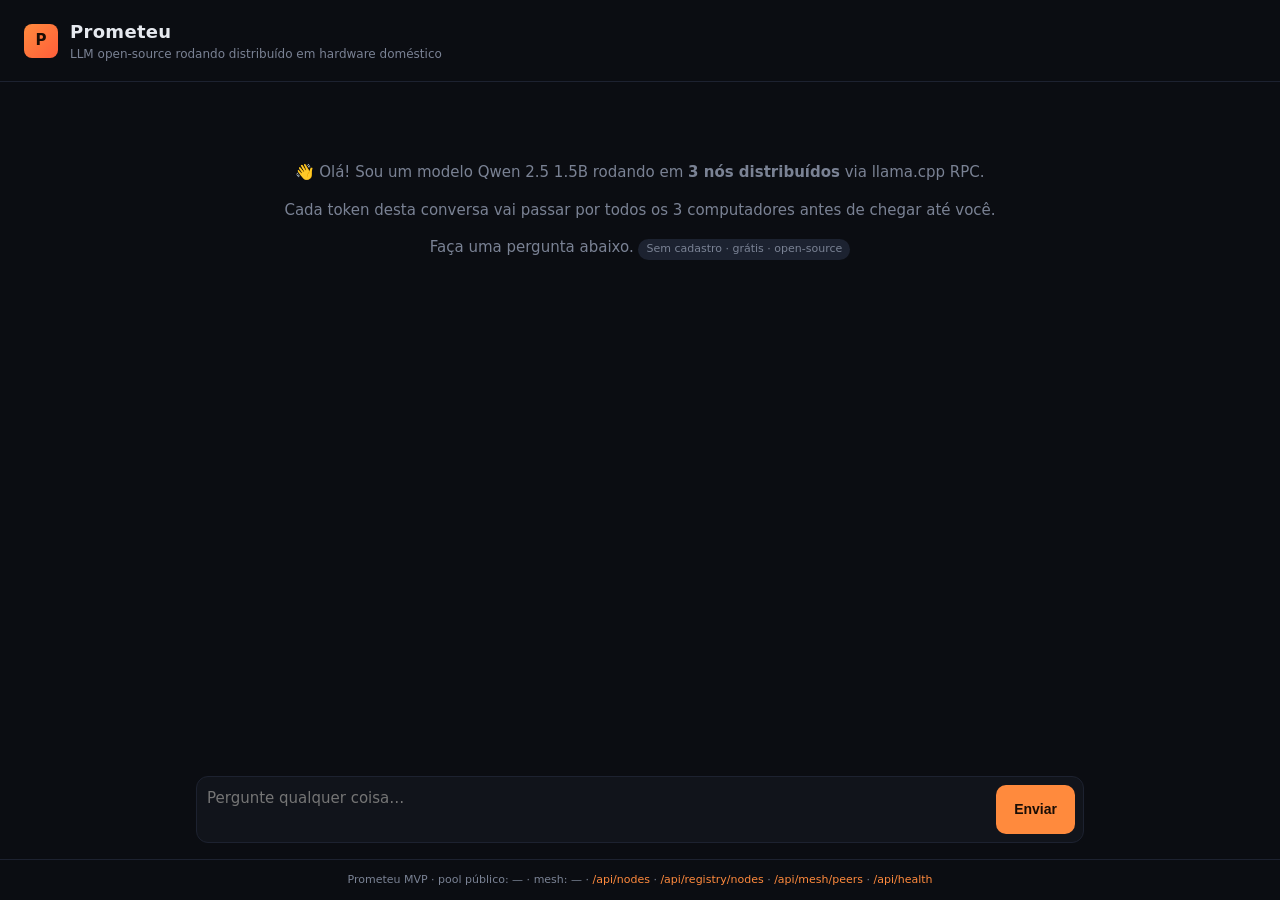
==== web/index.html @ 34e5589a "feat(gateway): real token counter from /v1 proxy hook Adds a public, real-time metric for tokens ser" ====
<!doctype html>
<html lang="pt-BR">
<head>
<meta charset="utf-8" />
<meta name="viewport" content="width=device-width,initial-scale=1" />
<title>Prometeu — LLM Distribuído</title>
<style>
  :root {
    --bg: #0b0d12;
    --panel: #11141b;
    --line: #1d2230;
    --text: #e6e9ef;
    --mute: #7a8294;
    --accent: #ff8a3d;
    --ok: #4ade80;
    --bad: #ef4444;
  }
  * { box-sizing: border-box; }
  body {
    margin: 0; background: var(--bg); color: var(--text);
    font: 15px/1.5 -apple-system, BlinkMacSystemFont, "Segoe UI", system-ui, sans-serif;
    min-height: 100vh; display: flex; flex-direction: column;
  }
  header {
    padding: 18px 24px; border-bottom: 1px solid var(--line);
    display: flex; align-items: center; justify-content: space-between; gap: 16px;
  }
  .brand { display: flex; align-items: center; gap: 12px; }
  .logo {
    width: 34px; height: 34px; border-radius: 8px;
    background: linear-gradient(135deg, var(--accent), #ff5e3a);
    display: grid; place-items: center; font-weight: 800; color: #1a0d05;
  }
  h1 { margin: 0; font-size: 18px; letter-spacing: .3px; }
  .sub { color: var(--mute); font-size: 12px; }
  .nodes { display: flex; gap: 8px; flex-wrap: wrap; justify-content: flex-end; max-width: 760px; }
  .node {
    padding: 7px 10px; border: 1px solid var(--line); border-radius: 10px;
    font-size: 11px; background: var(--panel); min-width: 170px;
  }
  .nodeTop { display: flex; align-items: center; gap: 7px; font-weight: 700; margin-bottom: 4px; }
  .nodeStats { color: var(--mute); display: grid; grid-template-columns: 1fr 1fr; gap: 2px 8px; }
  .dot { width: 8px; height: 8px; border-radius: 50%; background: var(--bad); flex: 0 0 auto; }
  .node.ok .dot { background: var(--ok); box-shadow: 0 0 8px var(--ok); }
  .node.active { border-color: var(--accent); box-shadow: 0 0 12px rgba(255,138,61,.15); }
  .pulse { color: var(--accent); font-weight: 800; margin-left: auto; }
  main { flex: 1; display: flex; flex-direction: column; max-width: 920px; width: 100%; margin: 0 auto; padding: 16px; gap: 12px; }
  #chat { flex: 1; overflow-y: auto; display: flex; flex-direction: column; gap: 14px; padding: 8px 4px 24px; }
  .msg { padding: 12px 14px; border-radius: 12px; max-width: 88%; white-space: pre-wrap; word-wrap: break-word; }
  .msg.user { background: #1c2230; align-self: flex-end; }
  .msg.bot { background: var(--panel); border: 1px solid var(--line); align-self: flex-start; }
  .msg.bot .meta { font-size: 11px; color: var(--mute); margin-top: 8px; }
  .composer { display: flex; gap: 8px; border: 1px solid var(--line); border-radius: 12px; padding: 8px; background: var(--panel); }
  textarea {
    flex: 1; border: 0; outline: 0; background: transparent; color: var(--text);
    resize: none; font: inherit; min-height: 44px; max-height: 200px;
  }
  button {
    border: 0; border-radius: 10px; padding: 0 18px; background: var(--accent); color: #1a0d05;
    font-weight: 700; cursor: pointer; font-size: 14px;
  }
  button:disabled { opacity: .5; cursor: not-allowed; }
  footer { text-align: center; color: var(--mute); font-size: 11px; padding: 12px; border-top: 1px solid var(--line); }
  a { color: var(--accent); text-decoration: none; }
  .empty { color: var(--mute); text-align: center; padding: 40px 16px; }
  .badge { display: inline-block; padding: 2px 8px; background: #1c2230; border-radius: 999px; font-size: 11px; color: var(--mute); }
</style>
</head>
<body>
<header>
  <div class="brand">
    <div class="logo">P</div>
    <div>
      <h1>Prometeu</h1>
      <div class="sub">LLM open-source rodando distribuído em hardware doméstico</div>
    </div>
  </div>
  <div class="nodes" id="nodes"></div>
</header>

<main>
  <div id="chat">
    <div class="empty">
      <p>👋 Olá! Sou um modelo Qwen 2.5 1.5B rodando em <strong>3 nós distribuídos</strong> via llama.cpp RPC.</p>
      <p>Cada token desta conversa vai passar por todos os 3 computadores antes de chegar até você.</p>
      <p>Faça uma pergunta abaixo. <span class="badge">Sem cadastro · grátis · open-source</span></p>
    </div>
  </div>
  <form class="composer" id="form">
    <textarea id="input" placeholder="Pergunte qualquer coisa…" rows="2"></textarea>
    <button type="submit" id="send">Enviar</button>
  </form>
</main>

<footer>
  Prometeu MVP · <span id="pool">pool público: —</span> · <span id="mesh">mesh: —</span> · <a href="/api/nodes" target="_blank">/api/nodes</a> · <a href="/api/registry/nodes" target="_blank">/api/registry/nodes</a> · <a href="/api/mesh/peers" target="_blank">/api/mesh/peers</a> · <a href="/api/health" target="_blank">/api/health</a>
</footer>

<script>
const chat = document.getElementById("chat");
const form = document.getElementById("form");
const input = document.getElementById("input");
const send = document.getElementById("send");
const nodesEl = document.getElementById("nodes");
const poolEl = document.getElementById("pool");
const meshEl = document.getElementById("mesh");

let history = [
  { role: "system", content: "Você é um assistente útil rodando em um cluster distribuído de 3 computadores. Responda de forma clara e concisa em português brasileiro." }
];

function fmt(v, unit="") {
  if (v === undefined || v === null) return "—";
  if (typeof v === "number") return `${v.toFixed(v >= 10 ? 0 : 1)}${unit}`;
  return `${v}${unit}`;
}

async function refreshNodes() {
  try {
    const r = await fetch("/api/nodes", { cache: "no-store" });
    const d = await r.json();
    nodesEl.innerHTML = d.nodes.map(n => {
      const t = n.telemetry || {};
      const active = t.active_now ? "active" : "";
      const cpu = fmt(t.cpu_percent, "%");
      const ram = fmt(t.ram_percent, "%");
      const rx = fmt(t.rx_mbps, "↓");
      const tx = fmt(t.tx_mbps, "↑");
      const conns = t.tcp?.established ?? "—";
      const layers = n.layers || t.layers || "—";
      return `<div class="node ${n.alive ? "ok" : ""} ${active}" title="${n.role} · ${n.host}:${n.port}">
        <div class="nodeTop"><span class="dot"></span><span>${n.id}</span>${t.active_now ? `<span class="pulse">WORK</span>` : ""}</div>
        <div class="nodeStats">
          <span>L ${layers}</span><span>TCP ${conns}</span>
          <span>CPU ${cpu}</span><span>RAM ${ram}</span>
          <span>${rx}</span><span>${tx}</span>
        </div>
      </div>`;
    }).join("");
  } catch (e) {}
}
async function refreshPool() {
  try {
    const r = await fetch("/api/registry/nodes", { cache: "no-store" });
    const d = await r.json();
    poolEl.textContent = `pool público: ${d.online}/${d.total} nodes registrados`;
  } catch (e) {}
}
async function refreshMesh() {
  try {
    const [pr, rr] = await Promise.all([
      fetch("/api/mesh/peers?capability=rpc-worker", { cache: "no-store" }),
      fetch("/api/mesh/receipts?recent=0", { cache: "no-store" }),
    ]);
    const p = await pr.json();
    let tokTxt = "";
    if (rr.ok) {
      const rec = await rr.json();
      const tk = (rec.tokens && rec.tokens.completion) || (rec.totals && rec.totals.tokens_served) || 0;
      const sess = (rec.totals && rec.totals.sessions) || 0;
      tokTxt = ` · ${tk.toLocaleString("pt-BR")} tokens · ${sess.toLocaleString("pt-BR")} sessions`;
    }
    meshEl.textContent = `mesh: ${p.total} peers Iroh${tokTxt}`;
  } catch (e) {}
}
refreshNodes();
refreshPool();
refreshMesh();
setInterval(refreshNodes, 1000);
setInterval(refreshPool, 5000);
setInterval(refreshMesh, 5000);

function addMsg(role, text) {
  if (chat.querySelector(".empty")) chat.querySelector(".empty").remove();
  const div = document.createElement("div");
  div.className = "msg " + role;
  div.textContent = text;
  chat.appendChild(div);
  chat.scrollTop = chat.scrollHeight;
  return div;
}

async function chatStream(userText) {
  history.push({ role: "user", content: userText });
  addMsg("user", userText);
  const botDiv = addMsg("bot", "");
  botDiv.textContent = "…";

  const startedAt = performance.now();
  let firstTokenAt = null;
  let tokens = 0;

  const resp = await fetch("/v1/chat/completions", {
    method: "POST",
    headers: { "Content-Type": "application/json" },
    body: JSON.stringify({
      model: "qwen",
      messages: history,
      stream: true,
      max_tokens: 400,
      temperature: 0.7
    })
  });

  if (!resp.ok || !resp.body) {
    botDiv.textContent = "[erro] " + resp.status;
    return;
  }

  const reader = resp.body.getReader();
  const dec = new TextDecoder();
  let buf = "";
  let full = "";

  while (true) {
    const { value, done } = await reader.read();
    if (done) break;
    buf += dec.decode(value, { stream: true });
    let idx;
    while ((idx = buf.indexOf("\n")) >= 0) {
      const line = buf.slice(0, idx).trim();
      buf = buf.slice(idx + 1);
      if (!line.startsWith("data:")) continue;
      const payload = line.slice(5).trim();
      if (payload === "[DONE]") continue;
      try {
        const j = JSON.parse(payload);
        const delta = j.choices?.[0]?.delta?.content || "";
        if (delta) {
          if (firstTokenAt === null) firstTokenAt = performance.now();
          tokens++;
          full += delta;
          botDiv.textContent = full;
          chat.scrollTop = chat.scrollHeight;
        }
      } catch (e) {}
    }
  }

  history.push({ role: "assistant", content: full });
  const totalMs = performance.now() - startedAt;
  const ttft = firstTokenAt ? (firstTokenAt - startedAt) : 0;
  const genMs = firstTokenAt ? (performance.now() - firstTokenAt) : totalMs;
  const tps = tokens > 1 ? (tokens / (genMs / 1000)).toFixed(2) : "—";
  const meta = document.createElement("div");
  meta.className = "meta";
  meta.textContent = `Processado por 3 nós distribuídos · ${tps} tokens/s · 1ª token em ${(ttft/1000).toFixed(1)}s`;
  botDiv.appendChild(meta);
}

form.addEventListener("submit", async (e) => {
  e.preventDefault();
  const text = input.value.trim();
  if (!text) return;
  input.value = "";
  send.disabled = true;
  try { await chatStream(text); } finally { send.disabled = false; input.focus(); }
});

input.addEventListener("keydown", e => {
  if (e.key === "Enter" && !e.shiftKey) { e.preventDefault(); form.requestSubmit(); }
});
</script>
</body>
</html>
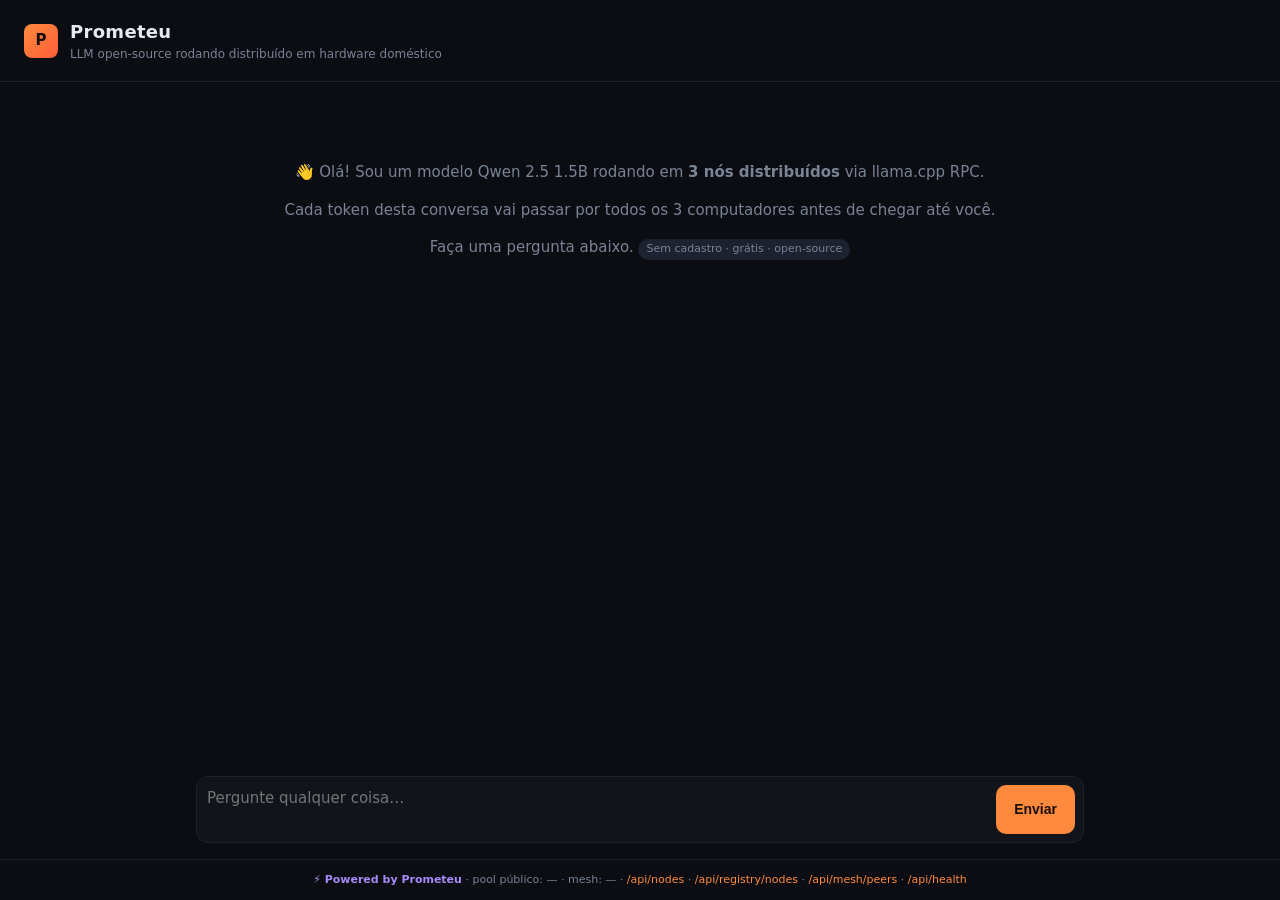
==== commit de4acb9b: "chore: relicense to Apache 2.0 + enforced attribution + README v2 Phase 0 + 1 of community-ready Pro" ====
--- a/web/index.html
+++ b/web/index.html
@@ -93,7 +93,7 @@
 </main>
 
 <footer>
-  Prometeu MVP · <span id="pool">pool público: —</span> · <span id="mesh">mesh: —</span> · <a href="/api/nodes" target="_blank">/api/nodes</a> · <a href="/api/registry/nodes" target="_blank">/api/registry/nodes</a> · <a href="/api/mesh/peers" target="_blank">/api/mesh/peers</a> · <a href="/api/health" target="_blank">/api/health</a>
+  <a href="https://github.com/maxwellmelo/prometeu" target="_blank" rel="noopener" style="color:#a78bfa;font-weight:600;text-decoration:none">⚡ Powered by Prometeu</a> · <span id="pool">pool público: —</span> · <span id="mesh">mesh: —</span> · <a href="/api/nodes" target="_blank">/api/nodes</a> · <a href="/api/registry/nodes" target="_blank">/api/registry/nodes</a> · <a href="/api/mesh/peers" target="_blank">/api/mesh/peers</a> · <a href="/api/health" target="_blank">/api/health</a>
 </footer>
 
 <script>
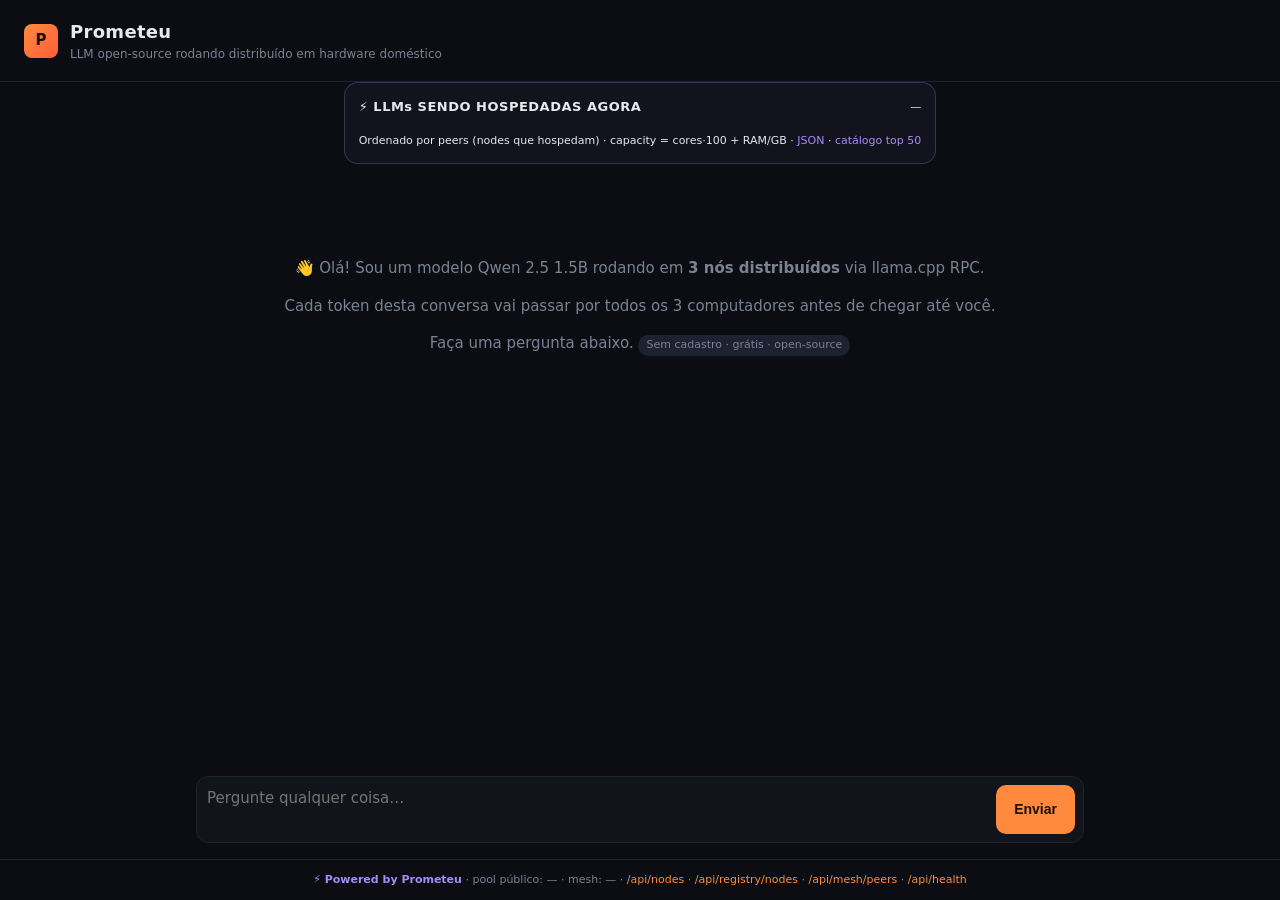
==== commit fb07ef2e: "feat(catalog): /api/catalog/llms (HF top-50 GGUF + Ollama curated) + /api/catalog/active Phase 2 + P" ====
--- a/web/index.html
+++ b/web/index.html
@@ -77,6 +77,21 @@
   </div>
   <div class="nodes" id="nodes"></div>
 </header>
+
+<section id="activeLLMs" style="max-width:980px;margin:0 auto;padding:0 14px 14px">
+  <div style="background:rgba(167,139,250,.05);border:1px solid rgba(167,139,250,.25);border-radius:14px;padding:14px">
+    <div style="display:flex;justify-content:space-between;align-items:center;margin-bottom:8px">
+      <strong style="font-size:13px;letter-spacing:.5px">⚡ LLMs SENDO HOSPEDADAS AGORA</strong>
+      <span id="activeCount" style="color:var(--muted);font-size:11px">—</span>
+    </div>
+    <div id="activeList" style="display:grid;grid-template-columns:repeat(auto-fit,minmax(220px,1fr));gap:8px;font-size:12px"></div>
+    <div style="margin-top:8px;font-size:11px;color:var(--muted)">
+      Ordenado por peers (nodes que hospedam) · capacity = cores·100 + RAM/GB ·
+      <a href="/api/catalog/active" target="_blank" style="color:#a78bfa">JSON</a> ·
+      <a href="/api/catalog/llms" target="_blank" style="color:#a78bfa">catálogo top 50</a>
+    </div>
+  </div>
+</section>
 
 <main>
   <div id="chat">
@@ -166,9 +181,39 @@
 refreshNodes();
 refreshPool();
 refreshMesh();
+refreshActiveLLMs();
 setInterval(refreshNodes, 1000);
 setInterval(refreshPool, 5000);
 setInterval(refreshMesh, 5000);
+setInterval(refreshActiveLLMs, 8000);
+
+async function refreshActiveLLMs() {
+  try {
+    const r = await fetch("/api/catalog/active", { cache: "no-store" });
+    if (!r.ok) return;
+    const d = await r.json();
+    const list = document.getElementById("activeList");
+    const count = document.getElementById("activeCount");
+    count.textContent = `${d.total_models} LLM(s) · ${d.total_peers} peer(s)`;
+    if (!d.models || d.models.length === 0) {
+      list.innerHTML = `<div style="color:var(--muted);grid-column:1/-1">Nenhum node público está hospedando uma LLM ainda. Instale um node em <a href="https://github.com/maxwellmelo/prometeu" style="color:#a78bfa">github.com/maxwellmelo/prometeu</a> e seja o primeiro.</div>`;
+      return;
+    }
+    list.innerHTML = d.models.slice(0, 12).map((m, i) => {
+      const isHF = m.source === "huggingface";
+      const url = isHF ? `https://huggingface.co/${m.model_id}` : `https://ollama.com/library/${m.model_id}`;
+      const gb = (m.ram_mb_total / 1024).toFixed(1);
+      return `<div style="background:rgba(255,255,255,.03);border:1px solid var(--line);border-radius:10px;padding:10px">
+        <div style="display:flex;align-items:center;gap:6px;margin-bottom:4px">
+          <span style="background:${isHF ? "#ff8a3d" : "#a78bfa"};color:#0b0d12;padding:1px 6px;border-radius:6px;font-size:10px;font-weight:700">${isHF ? "HF" : "OLLAMA"}</span>
+          <strong style="font-size:11px;color:var(--muted)">#${i + 1}</strong>
+        </div>
+        <a href="${url}" target="_blank" rel="noopener" style="color:var(--text);text-decoration:none;font-weight:700;display:block;overflow:hidden;text-overflow:ellipsis;white-space:nowrap" title="${m.model_id}">${m.model_id}</a>
+        <div style="color:var(--muted);font-size:11px;margin-top:4px">${m.peers} peer${m.peers > 1 ? "s" : ""} · ${m.cpu_cores_total} cores · ${gb}GB RAM</div>
+      </div>`;
+    }).join("");
+  } catch (e) {}
+}
 
 function addMsg(role, text) {
   if (chat.querySelector(".empty")) chat.querySelector(".empty").remove();
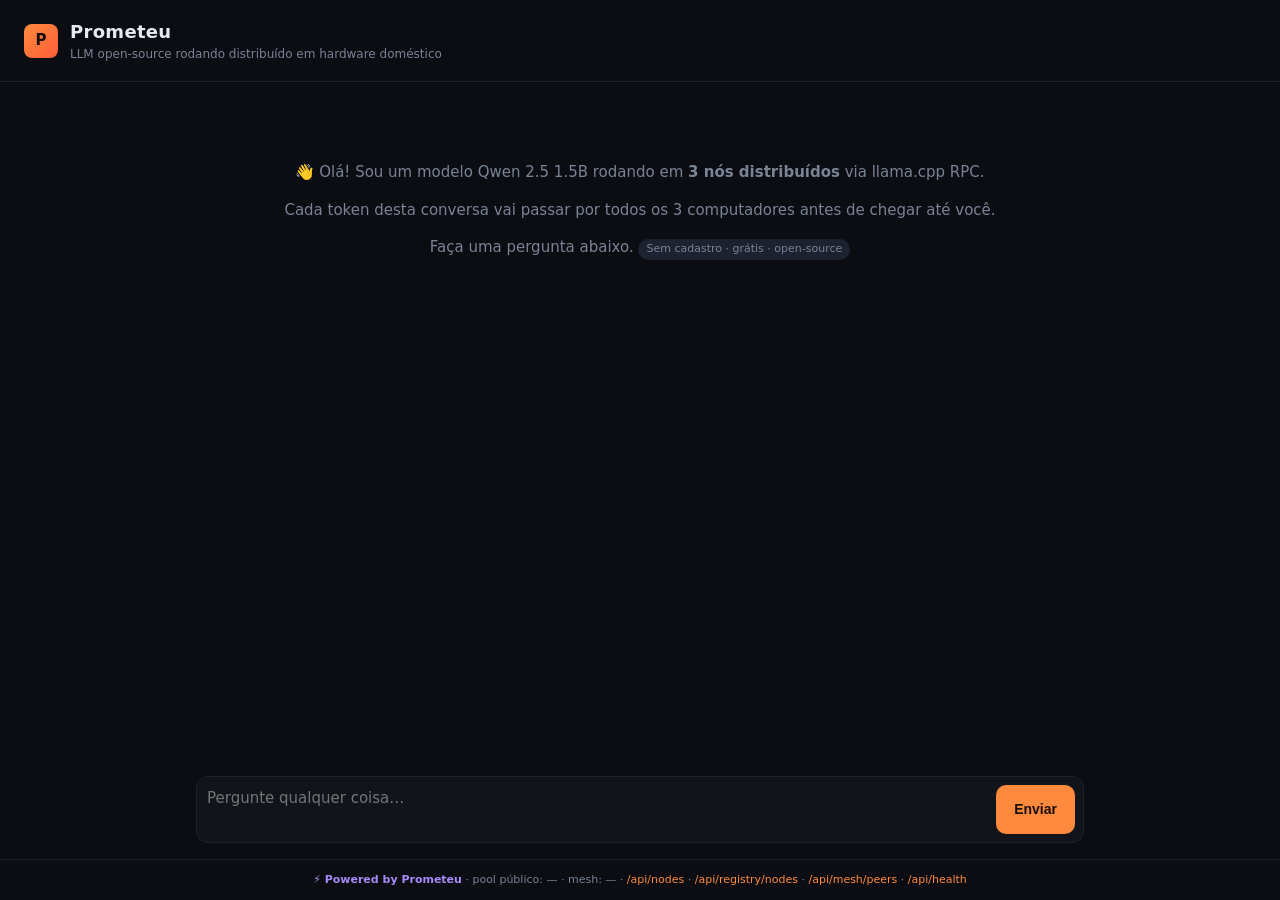
==== commit 4dfdeb0d: "docs: relicense Apache 2.0 with enforced attribution Phase 0 + 1 of community-ready Prometeu (Apache" ====
--- a/web/index.html
+++ b/web/index.html
@@ -77,21 +77,6 @@
   </div>
   <div class="nodes" id="nodes"></div>
 </header>
-
-<section id="activeLLMs" style="max-width:980px;margin:0 auto;padding:0 14px 14px">
-  <div style="background:rgba(167,139,250,.05);border:1px solid rgba(167,139,250,.25);border-radius:14px;padding:14px">
-    <div style="display:flex;justify-content:space-between;align-items:center;margin-bottom:8px">
-      <strong style="font-size:13px;letter-spacing:.5px">⚡ LLMs SENDO HOSPEDADAS AGORA</strong>
-      <span id="activeCount" style="color:var(--muted);font-size:11px">—</span>
-    </div>
-    <div id="activeList" style="display:grid;grid-template-columns:repeat(auto-fit,minmax(220px,1fr));gap:8px;font-size:12px"></div>
-    <div style="margin-top:8px;font-size:11px;color:var(--muted)">
-      Ordenado por peers (nodes que hospedam) · capacity = cores·100 + RAM/GB ·
-      <a href="/api/catalog/active" target="_blank" style="color:#a78bfa">JSON</a> ·
-      <a href="/api/catalog/llms" target="_blank" style="color:#a78bfa">catálogo top 50</a>
-    </div>
-  </div>
-</section>
 
 <main>
   <div id="chat">
@@ -181,39 +166,9 @@
 refreshNodes();
 refreshPool();
 refreshMesh();
-refreshActiveLLMs();
 setInterval(refreshNodes, 1000);
 setInterval(refreshPool, 5000);
 setInterval(refreshMesh, 5000);
-setInterval(refreshActiveLLMs, 8000);
-
-async function refreshActiveLLMs() {
-  try {
-    const r = await fetch("/api/catalog/active", { cache: "no-store" });
-    if (!r.ok) return;
-    const d = await r.json();
-    const list = document.getElementById("activeList");
-    const count = document.getElementById("activeCount");
-    count.textContent = `${d.total_models} LLM(s) · ${d.total_peers} peer(s)`;
-    if (!d.models || d.models.length === 0) {
-      list.innerHTML = `<div style="color:var(--muted);grid-column:1/-1">Nenhum node público está hospedando uma LLM ainda. Instale um node em <a href="https://github.com/maxwellmelo/prometeu" style="color:#a78bfa">github.com/maxwellmelo/prometeu</a> e seja o primeiro.</div>`;
-      return;
-    }
-    list.innerHTML = d.models.slice(0, 12).map((m, i) => {
-      const isHF = m.source === "huggingface";
-      const url = isHF ? `https://huggingface.co/${m.model_id}` : `https://ollama.com/library/${m.model_id}`;
-      const gb = (m.ram_mb_total / 1024).toFixed(1);
-      return `<div style="background:rgba(255,255,255,.03);border:1px solid var(--line);border-radius:10px;padding:10px">
-        <div style="display:flex;align-items:center;gap:6px;margin-bottom:4px">
-          <span style="background:${isHF ? "#ff8a3d" : "#a78bfa"};color:#0b0d12;padding:1px 6px;border-radius:6px;font-size:10px;font-weight:700">${isHF ? "HF" : "OLLAMA"}</span>
-          <strong style="font-size:11px;color:var(--muted)">#${i + 1}</strong>
-        </div>
-        <a href="${url}" target="_blank" rel="noopener" style="color:var(--text);text-decoration:none;font-weight:700;display:block;overflow:hidden;text-overflow:ellipsis;white-space:nowrap" title="${m.model_id}">${m.model_id}</a>
-        <div style="color:var(--muted);font-size:11px;margin-top:4px">${m.peers} peer${m.peers > 1 ? "s" : ""} · ${m.cpu_cores_total} cores · ${gb}GB RAM</div>
-      </div>`;
-    }).join("");
-  } catch (e) {}
-}
 
 function addMsg(role, text) {
   if (chat.querySelector(".empty")) chat.querySelector(".empty").remove();
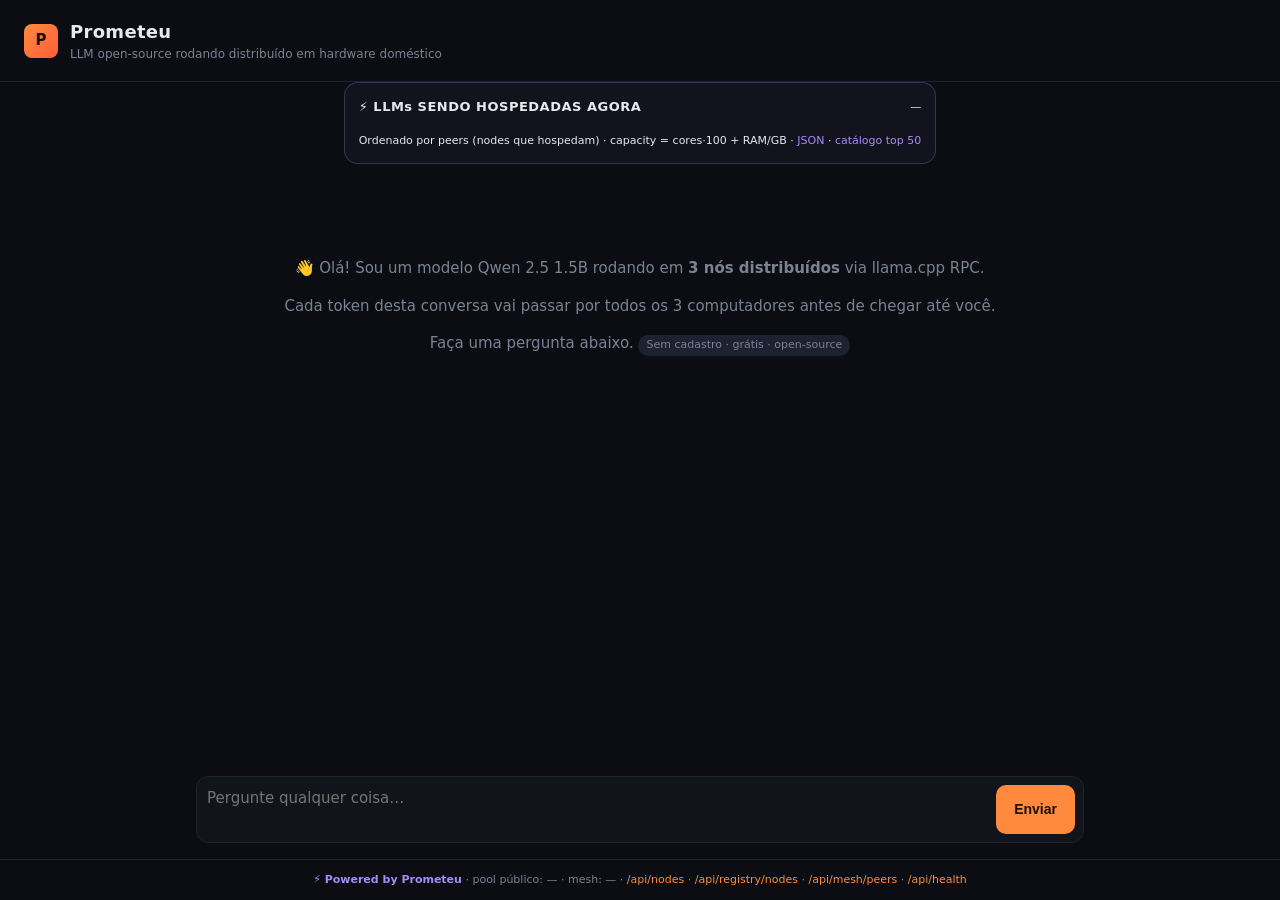
==== commit c02357b6: "feat: add model catalog and active LLM stats * chore: relicense to Apache 2.0 + enforced attribution" ====
--- a/web/index.html
+++ b/web/index.html
@@ -77,6 +77,21 @@
   </div>
   <div class="nodes" id="nodes"></div>
 </header>
+
+<section id="activeLLMs" style="max-width:980px;margin:0 auto;padding:0 14px 14px">
+  <div style="background:rgba(167,139,250,.05);border:1px solid rgba(167,139,250,.25);border-radius:14px;padding:14px">
+    <div style="display:flex;justify-content:space-between;align-items:center;margin-bottom:8px">
+      <strong style="font-size:13px;letter-spacing:.5px">⚡ LLMs SENDO HOSPEDADAS AGORA</strong>
+      <span id="activeCount" style="color:var(--muted);font-size:11px">—</span>
+    </div>
+    <div id="activeList" style="display:grid;grid-template-columns:repeat(auto-fit,minmax(220px,1fr));gap:8px;font-size:12px"></div>
+    <div style="margin-top:8px;font-size:11px;color:var(--muted)">
+      Ordenado por peers (nodes que hospedam) · capacity = cores·100 + RAM/GB ·
+      <a href="/api/catalog/active" target="_blank" style="color:#a78bfa">JSON</a> ·
+      <a href="/api/catalog/llms" target="_blank" style="color:#a78bfa">catálogo top 50</a>
+    </div>
+  </div>
+</section>
 
 <main>
   <div id="chat">
@@ -166,9 +181,39 @@
 refreshNodes();
 refreshPool();
 refreshMesh();
+refreshActiveLLMs();
 setInterval(refreshNodes, 1000);
 setInterval(refreshPool, 5000);
 setInterval(refreshMesh, 5000);
+setInterval(refreshActiveLLMs, 8000);
+
+async function refreshActiveLLMs() {
+  try {
+    const r = await fetch("/api/catalog/active", { cache: "no-store" });
+    if (!r.ok) return;
+    const d = await r.json();
+    const list = document.getElementById("activeList");
+    const count = document.getElementById("activeCount");
+    count.textContent = `${d.total_models} LLM(s) · ${d.total_peers} peer(s)`;
+    if (!d.models || d.models.length === 0) {
+      list.innerHTML = `<div style="color:var(--muted);grid-column:1/-1">Nenhum node público está hospedando uma LLM ainda. Instale um node em <a href="https://github.com/maxwellmelo/prometeu" style="color:#a78bfa">github.com/maxwellmelo/prometeu</a> e seja o primeiro.</div>`;
+      return;
+    }
+    list.innerHTML = d.models.slice(0, 12).map((m, i) => {
+      const isHF = m.source === "huggingface";
+      const url = isHF ? `https://huggingface.co/${m.model_id}` : `https://ollama.com/library/${m.model_id}`;
+      const gb = (m.ram_mb_total / 1024).toFixed(1);
+      return `<div style="background:rgba(255,255,255,.03);border:1px solid var(--line);border-radius:10px;padding:10px">
+        <div style="display:flex;align-items:center;gap:6px;margin-bottom:4px">
+          <span style="background:${isHF ? "#ff8a3d" : "#a78bfa"};color:#0b0d12;padding:1px 6px;border-radius:6px;font-size:10px;font-weight:700">${isHF ? "HF" : "OLLAMA"}</span>
+          <strong style="font-size:11px;color:var(--muted)">#${i + 1}</strong>
+        </div>
+        <a href="${url}" target="_blank" rel="noopener" style="color:var(--text);text-decoration:none;font-weight:700;display:block;overflow:hidden;text-overflow:ellipsis;white-space:nowrap" title="${m.model_id}">${m.model_id}</a>
+        <div style="color:var(--muted);font-size:11px;margin-top:4px">${m.peers} peer${m.peers > 1 ? "s" : ""} · ${m.cpu_cores_total} cores · ${gb}GB RAM</div>
+      </div>`;
+    }).join("");
+  } catch (e) {}
+}
 
 function addMsg(role, text) {
   if (chat.querySelector(".empty")) chat.querySelector(".empty").remove();
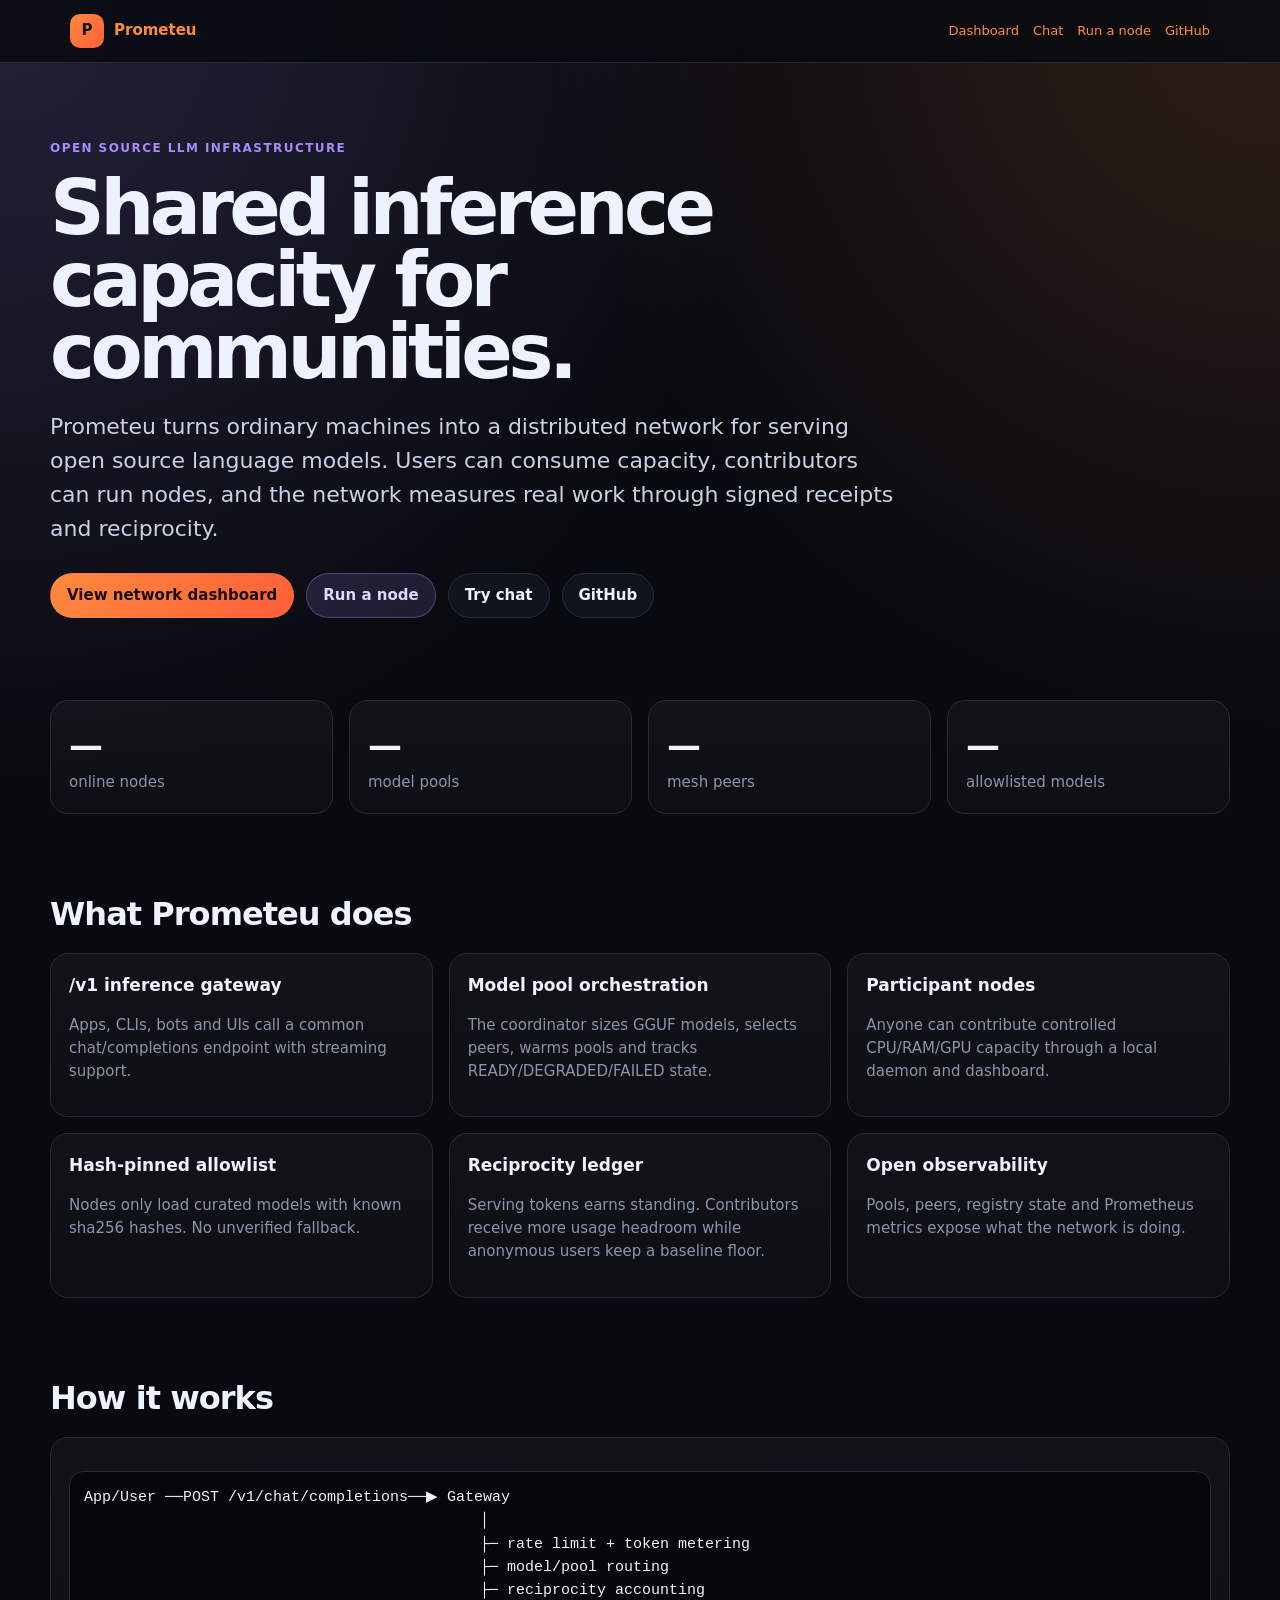
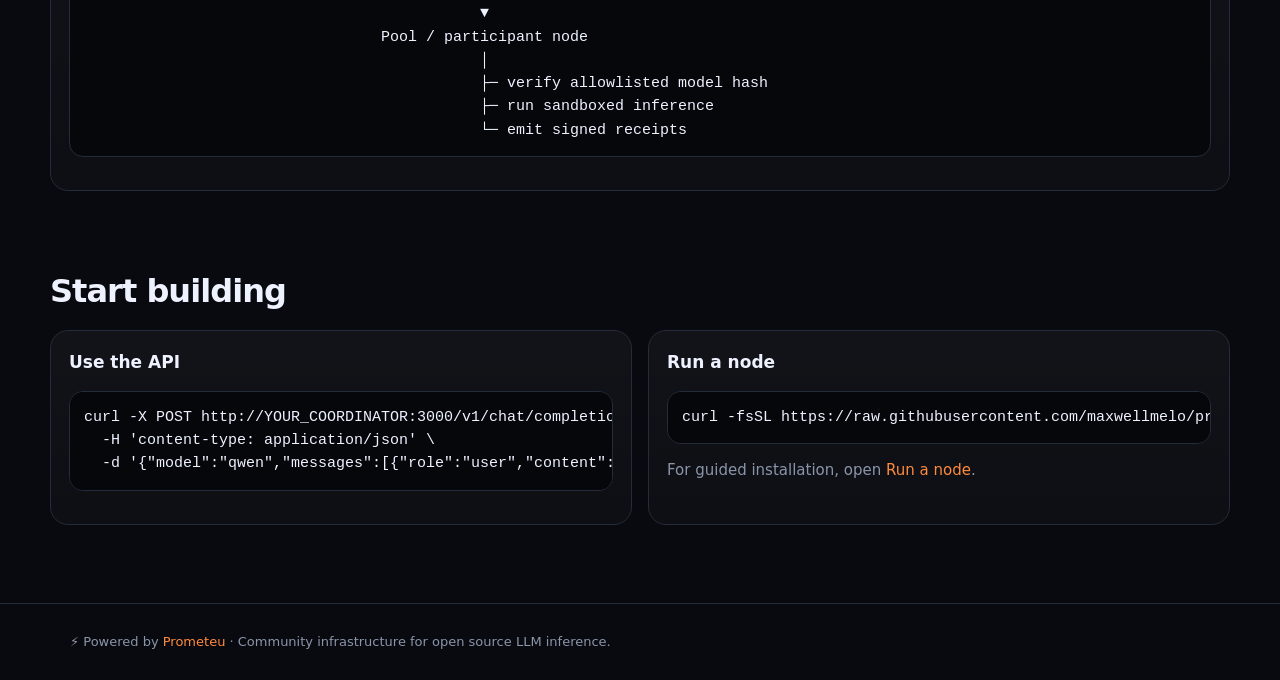
==== commit 0cac3cc4: "Add public landing dashboard and node onboarding" ====
--- a/web/index.html
+++ b/web/index.html
@@ -1,310 +1,48 @@
-<!doctype html>
-<html lang="pt-BR">
-<head>
-<meta charset="utf-8" />
-<meta name="viewport" content="width=device-width,initial-scale=1" />
-<title>Prometeu — LLM Distribuído</title>
-<style>
-  :root {
-    --bg: #0b0d12;
-    --panel: #11141b;
-    --line: #1d2230;
-    --text: #e6e9ef;
-    --mute: #7a8294;
-    --accent: #ff8a3d;
-    --ok: #4ade80;
-    --bad: #ef4444;
-  }
-  * { box-sizing: border-box; }
-  body {
-    margin: 0; background: var(--bg); color: var(--text);
-    font: 15px/1.5 -apple-system, BlinkMacSystemFont, "Segoe UI", system-ui, sans-serif;
-    min-height: 100vh; display: flex; flex-direction: column;
-  }
-  header {
-    padding: 18px 24px; border-bottom: 1px solid var(--line);
-    display: flex; align-items: center; justify-content: space-between; gap: 16px;
-  }
-  .brand { display: flex; align-items: center; gap: 12px; }
-  .logo {
-    width: 34px; height: 34px; border-radius: 8px;
-    background: linear-gradient(135deg, var(--accent), #ff5e3a);
-    display: grid; place-items: center; font-weight: 800; color: #1a0d05;
-  }
-  h1 { margin: 0; font-size: 18px; letter-spacing: .3px; }
-  .sub { color: var(--mute); font-size: 12px; }
-  .nodes { display: flex; gap: 8px; flex-wrap: wrap; justify-content: flex-end; max-width: 760px; }
-  .node {
-    padding: 7px 10px; border: 1px solid var(--line); border-radius: 10px;
-    font-size: 11px; background: var(--panel); min-width: 170px;
-  }
-  .nodeTop { display: flex; align-items: center; gap: 7px; font-weight: 700; margin-bottom: 4px; }
-  .nodeStats { color: var(--mute); display: grid; grid-template-columns: 1fr 1fr; gap: 2px 8px; }
-  .dot { width: 8px; height: 8px; border-radius: 50%; background: var(--bad); flex: 0 0 auto; }
-  .node.ok .dot { background: var(--ok); box-shadow: 0 0 8px var(--ok); }
-  .node.active { border-color: var(--accent); box-shadow: 0 0 12px rgba(255,138,61,.15); }
-  .pulse { color: var(--accent); font-weight: 800; margin-left: auto; }
-  main { flex: 1; display: flex; flex-direction: column; max-width: 920px; width: 100%; margin: 0 auto; padding: 16px; gap: 12px; }
-  #chat { flex: 1; overflow-y: auto; display: flex; flex-direction: column; gap: 14px; padding: 8px 4px 24px; }
-  .msg { padding: 12px 14px; border-radius: 12px; max-width: 88%; white-space: pre-wrap; word-wrap: break-word; }
-  .msg.user { background: #1c2230; align-self: flex-end; }
-  .msg.bot { background: var(--panel); border: 1px solid var(--line); align-self: flex-start; }
-  .msg.bot .meta { font-size: 11px; color: var(--mute); margin-top: 8px; }
-  .composer { display: flex; gap: 8px; border: 1px solid var(--line); border-radius: 12px; padding: 8px; background: var(--panel); }
-  textarea {
-    flex: 1; border: 0; outline: 0; background: transparent; color: var(--text);
-    resize: none; font: inherit; min-height: 44px; max-height: 200px;
-  }
-  button {
-    border: 0; border-radius: 10px; padding: 0 18px; background: var(--accent); color: #1a0d05;
-    font-weight: 700; cursor: pointer; font-size: 14px;
-  }
-  button:disabled { opacity: .5; cursor: not-allowed; }
-  footer { text-align: center; color: var(--mute); font-size: 11px; padding: 12px; border-top: 1px solid var(--line); }
-  a { color: var(--accent); text-decoration: none; }
-  .empty { color: var(--mute); text-align: center; padding: 40px 16px; }
-  .badge { display: inline-block; padding: 2px 8px; background: #1c2230; border-radius: 999px; font-size: 11px; color: var(--mute); }
-</style>
-</head>
-<body>
-<header>
-  <div class="brand">
-    <div class="logo">P</div>
-    <div>
-      <h1>Prometeu</h1>
-      <div class="sub">LLM open-source rodando distribuído em hardware doméstico</div>
-    </div>
-  </div>
-  <div class="nodes" id="nodes"></div>
-</header>
-
-<section id="activeLLMs" style="max-width:980px;margin:0 auto;padding:0 14px 14px">
-  <div style="background:rgba(167,139,250,.05);border:1px solid rgba(167,139,250,.25);border-radius:14px;padding:14px">
-    <div style="display:flex;justify-content:space-between;align-items:center;margin-bottom:8px">
-      <strong style="font-size:13px;letter-spacing:.5px">⚡ LLMs SENDO HOSPEDADAS AGORA</strong>
-      <span id="activeCount" style="color:var(--muted);font-size:11px">—</span>
-    </div>
-    <div id="activeList" style="display:grid;grid-template-columns:repeat(auto-fit,minmax(220px,1fr));gap:8px;font-size:12px"></div>
-    <div style="margin-top:8px;font-size:11px;color:var(--muted)">
-      Ordenado por peers (nodes que hospedam) · capacity = cores·100 + RAM/GB ·
-      <a href="/api/catalog/active" target="_blank" style="color:#a78bfa">JSON</a> ·
-      <a href="/api/catalog/llms" target="_blank" style="color:#a78bfa">catálogo top 50</a>
-    </div>
-  </div>
+<!doctype html><html lang="en"><head><meta charset="utf-8"><meta name="viewport" content="width=device-width,initial-scale=1"><title>Prometeu — Community LLM Inference</title><meta name="description" content="Community infrastructure for distributed inference of open source LLMs."><style>
+:root{--bg:#080a0f;--panel:#10141d;--panel2:#151a25;--line:#242b3a;--text:#eef2ff;--muted:#8b95aa;--accent:#ff8a3d;--purple:#a78bfa;--ok:#4ade80;--warn:#facc15;--bad:#ef4444;--blue:#60a5fa}*{box-sizing:border-box}body{margin:0;background:radial-gradient(circle at top left,rgba(167,139,250,.18),transparent 30%),radial-gradient(circle at top right,rgba(255,138,61,.16),transparent 28%),var(--bg);color:var(--text);font:15px/1.55 Inter,ui-sans-serif,system-ui,-apple-system,BlinkMacSystemFont,"Segoe UI",sans-serif}a{color:var(--accent);text-decoration:none}a:hover{text-decoration:underline}.wrap{max-width:1180px;margin:0 auto;padding:0 20px}.nav{position:sticky;top:0;z-index:10;background:rgba(8,10,15,.82);backdrop-filter:blur(14px);border-bottom:1px solid var(--line)}.navin{display:flex;align-items:center;justify-content:space-between;gap:18px;padding:14px 20px}.brand{display:flex;align-items:center;gap:10px;font-weight:800}.logo{width:34px;height:34px;border-radius:10px;background:linear-gradient(135deg,var(--accent),#ff5e3a);display:grid;place-items:center;color:#190d04}.links{display:flex;gap:14px;align-items:center;flex-wrap:wrap;font-size:13px}.btn{display:inline-flex;align-items:center;justify-content:center;gap:8px;border:1px solid var(--line);border-radius:999px;padding:10px 16px;background:var(--panel);color:var(--text);font-weight:700}.btn.primary{background:linear-gradient(135deg,var(--accent),#ff5e3a);border-color:transparent;color:#190d04}.btn.purple{background:rgba(167,139,250,.14);border-color:rgba(167,139,250,.35);color:#ddd6fe}.hero{padding:76px 0 44px}.eyebrow{color:var(--purple);font-weight:800;letter-spacing:.12em;text-transform:uppercase;font-size:12px}.hero h1{font-size:clamp(40px,7vw,76px);line-height:.95;margin:14px 0 18px;letter-spacing:-.06em;max-width:940px}.lead{font-size:clamp(18px,2vw,22px);color:#c9d2e3;max-width:850px}.actions{display:flex;gap:12px;flex-wrap:wrap;margin-top:26px}.grid{display:grid;grid-template-columns:repeat(12,1fr);gap:16px}.card{background:linear-gradient(180deg,rgba(255,255,255,.04),rgba(255,255,255,.02));border:1px solid var(--line);border-radius:18px;padding:18px}.card h3{margin:0 0 8px;font-size:17px}.muted{color:var(--muted)}.section{padding:38px 0}.section h2{font-size:32px;letter-spacing:-.03em;margin:0 0 14px}.stat{font-size:34px;font-weight:900;letter-spacing:-.04em}.pill{display:inline-flex;border:1px solid var(--line);border-radius:999px;padding:5px 10px;color:var(--muted);font-size:12px;background:rgba(255,255,255,.03)}code,pre{font-family:ui-monospace,SFMono-Regular,Menlo,Consolas,monospace}pre{overflow:auto;background:#05070b;border:1px solid var(--line);border-radius:14px;padding:14px}.cols3>.card{grid-column:span 4}.cols4>.card{grid-column:span 3}.cols2>.card{grid-column:span 6}.footer{border-top:1px solid var(--line);padding:28px 0;color:var(--muted);font-size:13px;margin-top:40px}.status-dot{width:9px;height:9px;border-radius:50%;display:inline-block;background:var(--muted);box-shadow:0 0 0 transparent}.ok{color:var(--ok)}.warn{color:var(--warn)}.bad{color:var(--bad)}.status-dot.ok{background:var(--ok);box-shadow:0 0 12px var(--ok)}.status-dot.warn{background:var(--warn)}.status-dot.bad{background:var(--bad)}table{width:100%;border-collapse:collapse;font-size:13px}td,th{border-bottom:1px solid var(--line);padding:10px;text-align:left}th{color:var(--muted);font-weight:700}@media(max-width:760px){.links{display:none}.cols3>.card,.cols4>.card,.cols2>.card{grid-column:1/-1}.hero{padding-top:46px}.hero h1{font-size:42px}}
+</style></head><body><div class="nav"><div class="navin wrap"><a class="brand" href="/"><span class="logo">P</span><span>Prometeu</span></a><div class="links"><a href="/dashboard.html">Dashboard</a><a href="/chat.html">Chat</a><a href="/node.html">Run a node</a><a href="https://github.com/maxwellmelo/prometeu" target="_blank" rel="noopener">GitHub</a></div></div></div>
+<main>
+<section class="hero wrap">
+  <div class="eyebrow">Open source LLM infrastructure</div>
+  <h1>Shared inference capacity for communities.</h1>
+  <p class="lead">Prometeu turns ordinary machines into a distributed network for serving open source language models. Users can consume capacity, contributors can run nodes, and the network measures real work through signed receipts and reciprocity.</p>
+  <div class="actions"><a class="btn primary" href="/dashboard.html">View network dashboard</a><a class="btn purple" href="/node.html">Run a node</a><a class="btn" href="/chat.html">Try chat</a><a class="btn" href="https://github.com/maxwellmelo/prometeu" target="_blank" rel="noopener">GitHub</a></div>
 </section>
-
-<main>
-  <div id="chat">
-    <div class="empty">
-      <p>👋 Olá! Sou um modelo Qwen 2.5 1.5B rodando em <strong>3 nós distribuídos</strong> via llama.cpp RPC.</p>
-      <p>Cada token desta conversa vai passar por todos os 3 computadores antes de chegar até você.</p>
-      <p>Faça uma pergunta abaixo. <span class="badge">Sem cadastro · grátis · open-source</span></p>
-    </div>
-  </div>
-  <form class="composer" id="form">
-    <textarea id="input" placeholder="Pergunte qualquer coisa…" rows="2"></textarea>
-    <button type="submit" id="send">Enviar</button>
-  </form>
-</main>
-
-<footer>
-  <a href="https://github.com/maxwellmelo/prometeu" target="_blank" rel="noopener" style="color:#a78bfa;font-weight:600;text-decoration:none">⚡ Powered by Prometeu</a> · <span id="pool">pool público: —</span> · <span id="mesh">mesh: —</span> · <a href="/api/nodes" target="_blank">/api/nodes</a> · <a href="/api/registry/nodes" target="_blank">/api/registry/nodes</a> · <a href="/api/mesh/peers" target="_blank">/api/mesh/peers</a> · <a href="/api/health" target="_blank">/api/health</a>
-</footer>
-
-<script>
-const chat = document.getElementById("chat");
-const form = document.getElementById("form");
-const input = document.getElementById("input");
-const send = document.getElementById("send");
-const nodesEl = document.getElementById("nodes");
-const poolEl = document.getElementById("pool");
-const meshEl = document.getElementById("mesh");
-
-let history = [
-  { role: "system", content: "Você é um assistente útil rodando em um cluster distribuído de 3 computadores. Responda de forma clara e concisa em português brasileiro." }
-];
-
-function fmt(v, unit="") {
-  if (v === undefined || v === null) return "—";
-  if (typeof v === "number") return `${v.toFixed(v >= 10 ? 0 : 1)}${unit}`;
-  return `${v}${unit}`;
-}
-
-async function refreshNodes() {
-  try {
-    const r = await fetch("/api/nodes", { cache: "no-store" });
-    const d = await r.json();
-    nodesEl.innerHTML = d.nodes.map(n => {
-      const t = n.telemetry || {};
-      const active = t.active_now ? "active" : "";
-      const cpu = fmt(t.cpu_percent, "%");
-      const ram = fmt(t.ram_percent, "%");
-      const rx = fmt(t.rx_mbps, "↓");
-      const tx = fmt(t.tx_mbps, "↑");
-      const conns = t.tcp?.established ?? "—";
-      const layers = n.layers || t.layers || "—";
-      return `<div class="node ${n.alive ? "ok" : ""} ${active}" title="${n.role} · ${n.host}:${n.port}">
-        <div class="nodeTop"><span class="dot"></span><span>${n.id}</span>${t.active_now ? `<span class="pulse">WORK</span>` : ""}</div>
-        <div class="nodeStats">
-          <span>L ${layers}</span><span>TCP ${conns}</span>
-          <span>CPU ${cpu}</span><span>RAM ${ram}</span>
-          <span>${rx}</span><span>${tx}</span>
-        </div>
-      </div>`;
-    }).join("");
-  } catch (e) {}
-}
-async function refreshPool() {
-  try {
-    const r = await fetch("/api/registry/nodes", { cache: "no-store" });
-    const d = await r.json();
-    poolEl.textContent = `pool público: ${d.online}/${d.total} nodes registrados`;
-  } catch (e) {}
-}
-async function refreshMesh() {
-  try {
-    const [pr, rr] = await Promise.all([
-      fetch("/api/mesh/peers?capability=rpc-worker", { cache: "no-store" }),
-      fetch("/api/mesh/receipts?recent=0", { cache: "no-store" }),
-    ]);
-    const p = await pr.json();
-    let tokTxt = "";
-    if (rr.ok) {
-      const rec = await rr.json();
-      const tk = (rec.tokens && rec.tokens.completion) || (rec.totals && rec.totals.tokens_served) || 0;
-      const sess = (rec.totals && rec.totals.sessions) || 0;
-      tokTxt = ` · ${tk.toLocaleString("pt-BR")} tokens · ${sess.toLocaleString("pt-BR")} sessions`;
-    }
-    meshEl.textContent = `mesh: ${p.total} peers Iroh${tokTxt}`;
-  } catch (e) {}
-}
-refreshNodes();
-refreshPool();
-refreshMesh();
-refreshActiveLLMs();
-setInterval(refreshNodes, 1000);
-setInterval(refreshPool, 5000);
-setInterval(refreshMesh, 5000);
-setInterval(refreshActiveLLMs, 8000);
-
-async function refreshActiveLLMs() {
-  try {
-    const r = await fetch("/api/catalog/active", { cache: "no-store" });
-    if (!r.ok) return;
-    const d = await r.json();
-    const list = document.getElementById("activeList");
-    const count = document.getElementById("activeCount");
-    count.textContent = `${d.total_models} LLM(s) · ${d.total_peers} peer(s)`;
-    if (!d.models || d.models.length === 0) {
-      list.innerHTML = `<div style="color:var(--muted);grid-column:1/-1">Nenhum node público está hospedando uma LLM ainda. Instale um node em <a href="https://github.com/maxwellmelo/prometeu" style="color:#a78bfa">github.com/maxwellmelo/prometeu</a> e seja o primeiro.</div>`;
-      return;
-    }
-    list.innerHTML = d.models.slice(0, 12).map((m, i) => {
-      const isHF = m.source === "huggingface";
-      const url = isHF ? `https://huggingface.co/${m.model_id}` : `https://ollama.com/library/${m.model_id}`;
-      const gb = (m.ram_mb_total / 1024).toFixed(1);
-      return `<div style="background:rgba(255,255,255,.03);border:1px solid var(--line);border-radius:10px;padding:10px">
-        <div style="display:flex;align-items:center;gap:6px;margin-bottom:4px">
-          <span style="background:${isHF ? "#ff8a3d" : "#a78bfa"};color:#0b0d12;padding:1px 6px;border-radius:6px;font-size:10px;font-weight:700">${isHF ? "HF" : "OLLAMA"}</span>
-          <strong style="font-size:11px;color:var(--muted)">#${i + 1}</strong>
-        </div>
-        <a href="${url}" target="_blank" rel="noopener" style="color:var(--text);text-decoration:none;font-weight:700;display:block;overflow:hidden;text-overflow:ellipsis;white-space:nowrap" title="${m.model_id}">${m.model_id}</a>
-        <div style="color:var(--muted);font-size:11px;margin-top:4px">${m.peers} peer${m.peers > 1 ? "s" : ""} · ${m.cpu_cores_total} cores · ${gb}GB RAM</div>
-      </div>`;
-    }).join("");
-  } catch (e) {}
-}
-
-function addMsg(role, text) {
-  if (chat.querySelector(".empty")) chat.querySelector(".empty").remove();
-  const div = document.createElement("div");
-  div.className = "msg " + role;
-  div.textContent = text;
-  chat.appendChild(div);
-  chat.scrollTop = chat.scrollHeight;
-  return div;
-}
-
-async function chatStream(userText) {
-  history.push({ role: "user", content: userText });
-  addMsg("user", userText);
-  const botDiv = addMsg("bot", "");
-  botDiv.textContent = "…";
-
-  const startedAt = performance.now();
-  let firstTokenAt = null;
-  let tokens = 0;
-
-  const resp = await fetch("/v1/chat/completions", {
-    method: "POST",
-    headers: { "Content-Type": "application/json" },
-    body: JSON.stringify({
-      model: "qwen",
-      messages: history,
-      stream: true,
-      max_tokens: 400,
-      temperature: 0.7
-    })
-  });
-
-  if (!resp.ok || !resp.body) {
-    botDiv.textContent = "[erro] " + resp.status;
-    return;
-  }
-
-  const reader = resp.body.getReader();
-  const dec = new TextDecoder();
-  let buf = "";
-  let full = "";
-
-  while (true) {
-    const { value, done } = await reader.read();
-    if (done) break;
-    buf += dec.decode(value, { stream: true });
-    let idx;
-    while ((idx = buf.indexOf("\n")) >= 0) {
-      const line = buf.slice(0, idx).trim();
-      buf = buf.slice(idx + 1);
-      if (!line.startsWith("data:")) continue;
-      const payload = line.slice(5).trim();
-      if (payload === "[DONE]") continue;
-      try {
-        const j = JSON.parse(payload);
-        const delta = j.choices?.[0]?.delta?.content || "";
-        if (delta) {
-          if (firstTokenAt === null) firstTokenAt = performance.now();
-          tokens++;
-          full += delta;
-          botDiv.textContent = full;
-          chat.scrollTop = chat.scrollHeight;
-        }
-      } catch (e) {}
-    }
-  }
-
-  history.push({ role: "assistant", content: full });
-  const totalMs = performance.now() - startedAt;
-  const ttft = firstTokenAt ? (firstTokenAt - startedAt) : 0;
-  const genMs = firstTokenAt ? (performance.now() - firstTokenAt) : totalMs;
-  const tps = tokens > 1 ? (tokens / (genMs / 1000)).toFixed(2) : "—";
-  const meta = document.createElement("div");
-  meta.className = "meta";
-  meta.textContent = `Processado por 3 nós distribuídos · ${tps} tokens/s · 1ª token em ${(ttft/1000).toFixed(1)}s`;
-  botDiv.appendChild(meta);
-}
-
-form.addEventListener("submit", async (e) => {
-  e.preventDefault();
-  const text = input.value.trim();
-  if (!text) return;
-  input.value = "";
-  send.disabled = true;
-  try { await chatStream(text); } finally { send.disabled = false; input.focus(); }
-});
-
-input.addEventListener("keydown", e => {
-  if (e.key === "Enter" && !e.shiftKey) { e.preventDefault(); form.requestSubmit(); }
-});
-</script>
-</body>
-</html>
+<section class="section wrap"><div class="grid cols4">
+  <div class="card"><div class="stat" id="statNodes">—</div><div class="muted">online nodes</div></div>
+  <div class="card"><div class="stat" id="statPools">—</div><div class="muted">model pools</div></div>
+  <div class="card"><div class="stat" id="statPeers">—</div><div class="muted">mesh peers</div></div>
+  <div class="card"><div class="stat" id="statModels">—</div><div class="muted">allowlisted models</div></div>
+</div></section>
+<section class="section wrap"><h2>What Prometeu does</h2><div class="grid cols3">
+  <div class="card"><h3>/v1 inference gateway</h3><p class="muted">Apps, CLIs, bots and UIs call a common chat/completions endpoint with streaming support.</p></div>
+  <div class="card"><h3>Model pool orchestration</h3><p class="muted">The coordinator sizes GGUF models, selects peers, warms pools and tracks READY/DEGRADED/FAILED state.</p></div>
+  <div class="card"><h3>Participant nodes</h3><p class="muted">Anyone can contribute controlled CPU/RAM/GPU capacity through a local daemon and dashboard.</p></div>
+  <div class="card"><h3>Hash-pinned allowlist</h3><p class="muted">Nodes only load curated models with known sha256 hashes. No unverified fallback.</p></div>
+  <div class="card"><h3>Reciprocity ledger</h3><p class="muted">Serving tokens earns standing. Contributors receive more usage headroom while anonymous users keep a baseline floor.</p></div>
+  <div class="card"><h3>Open observability</h3><p class="muted">Pools, peers, registry state and Prometheus metrics expose what the network is doing.</p></div>
+</div></section>
+<section class="section wrap"><h2>How it works</h2><div class="card"><pre>App/User ──POST /v1/chat/completions──▶ Gateway
+                                            │
+                                            ├─ rate limit + token metering
+                                            ├─ model/pool routing
+                                            ├─ reciprocity accounting
+                                            ▼
+                                 Pool / participant node
+                                            │
+                                            ├─ verify allowlisted model hash
+                                            ├─ run sandboxed inference
+                                            └─ emit signed receipts</pre></div></section>
+<section class="section wrap"><h2>Start building</h2><div class="grid cols2"><div class="card"><h3>Use the API</h3><pre>curl -X POST http://YOUR_COORDINATOR:3000/v1/chat/completions \
+  -H 'content-type: application/json' \
+  -d '{"model":"qwen","messages":[{"role":"user","content":"Hello"}]}'</pre></div><div class="card"><h3>Run a node</h3><pre>curl -fsSL https://raw.githubusercontent.com/maxwellmelo/prometeu/main/node/install.sh | sudo bash</pre><p class="muted">For guided installation, open <a href="/node.html">Run a node</a>.</p></div></div></section>
+</main><footer class="footer"><div class="wrap">⚡ Powered by <a href="https://github.com/maxwellmelo/prometeu">Prometeu</a> · Community infrastructure for open source LLM inference.</div></footer><script>
+async function j(url){try{const r=await fetch(url,{cache:'no-store'});return r.ok?await r.json():null}catch(e){return null}}
+async function refresh(){
+ const [nodes,pools,peers,allow]=await Promise.all([j('/api/registry/nodes'),j('/api/pools'),j('/api/mesh/peers'),j('/api/catalog/allowlist')]);
+ document.getElementById('statNodes').textContent=nodes?(nodes.online??(nodes.nodes||[]).filter(n=>n.online).length):'—';
+ document.getElementById('statPools').textContent=pools?(pools.total??(pools.pools||[]).length):'—';
+ document.getElementById('statPeers').textContent=peers?(peers.total??(peers.peers||[]).length):'—';
+ document.getElementById('statModels').textContent=allow?(allow.total??(allow.models||allow.allowlist||[]).length):'—';
+}refresh();setInterval(refresh,10000);
+</script></body></html>
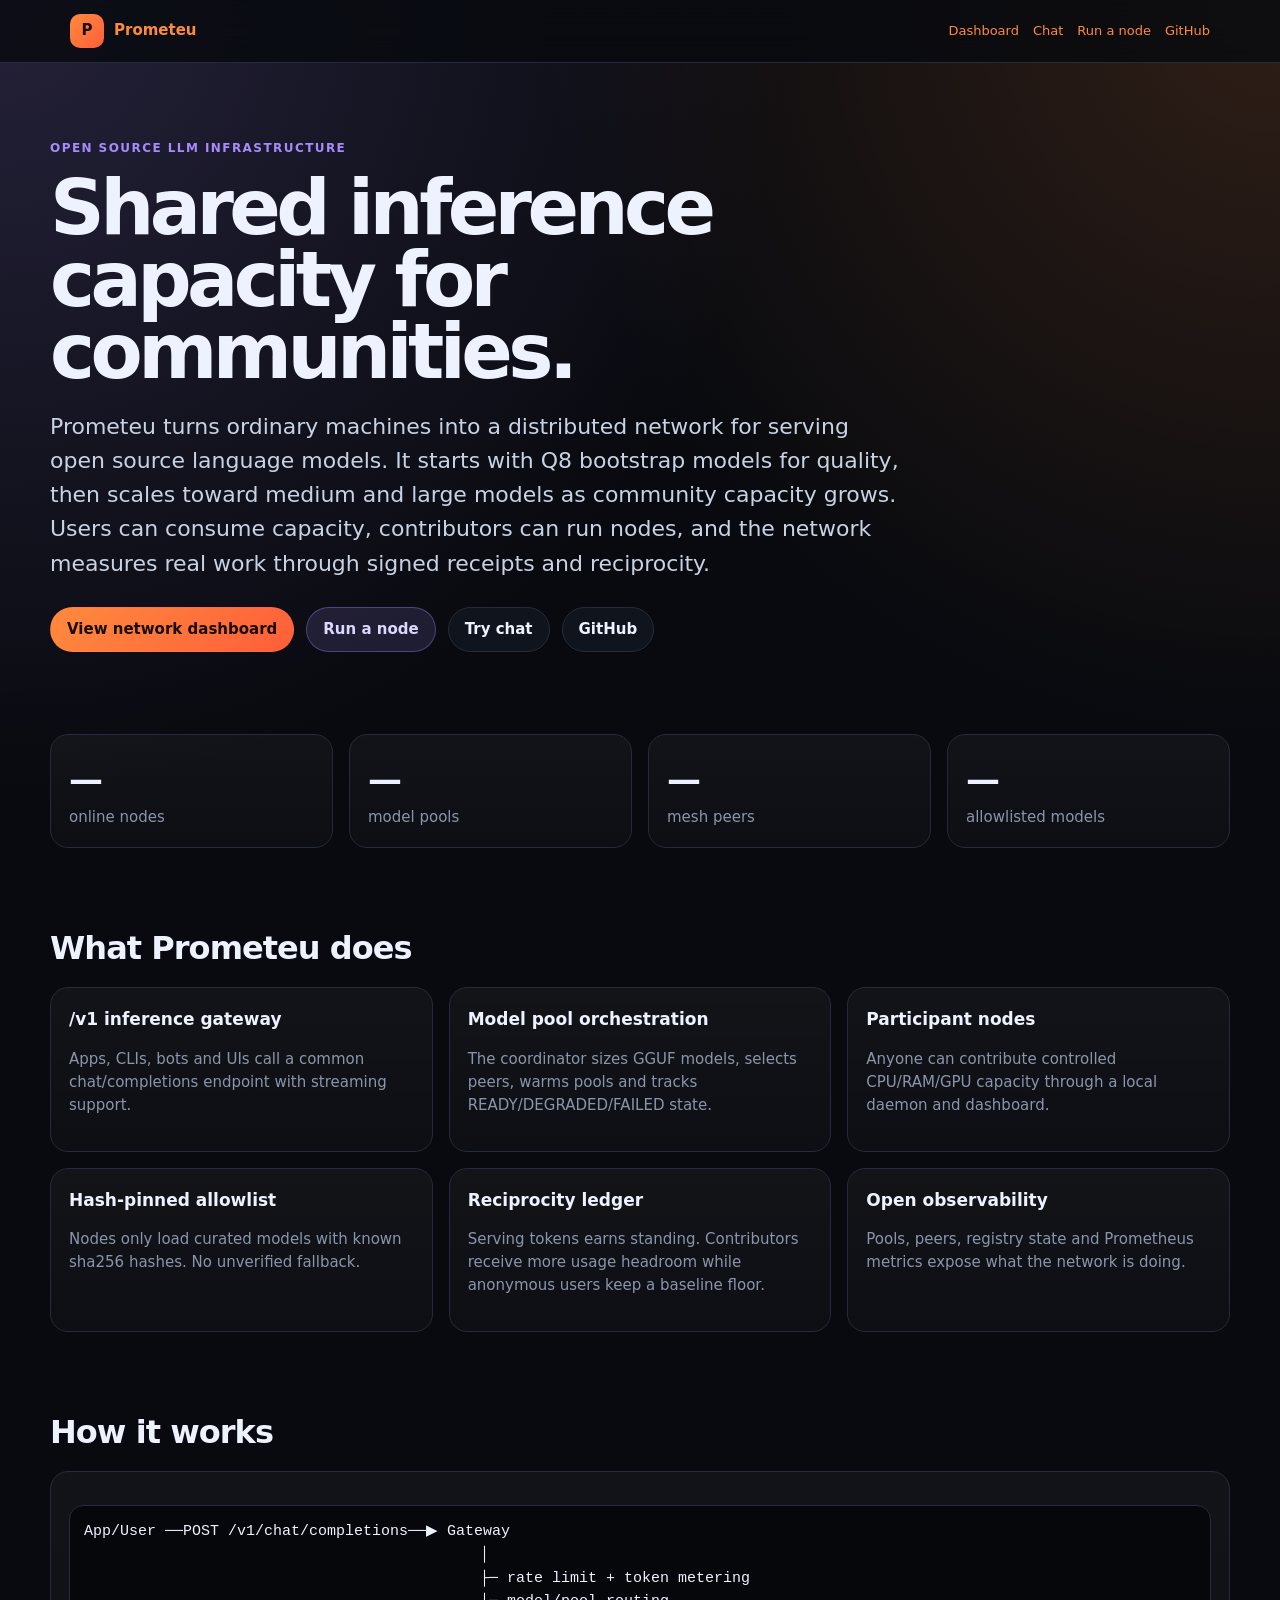
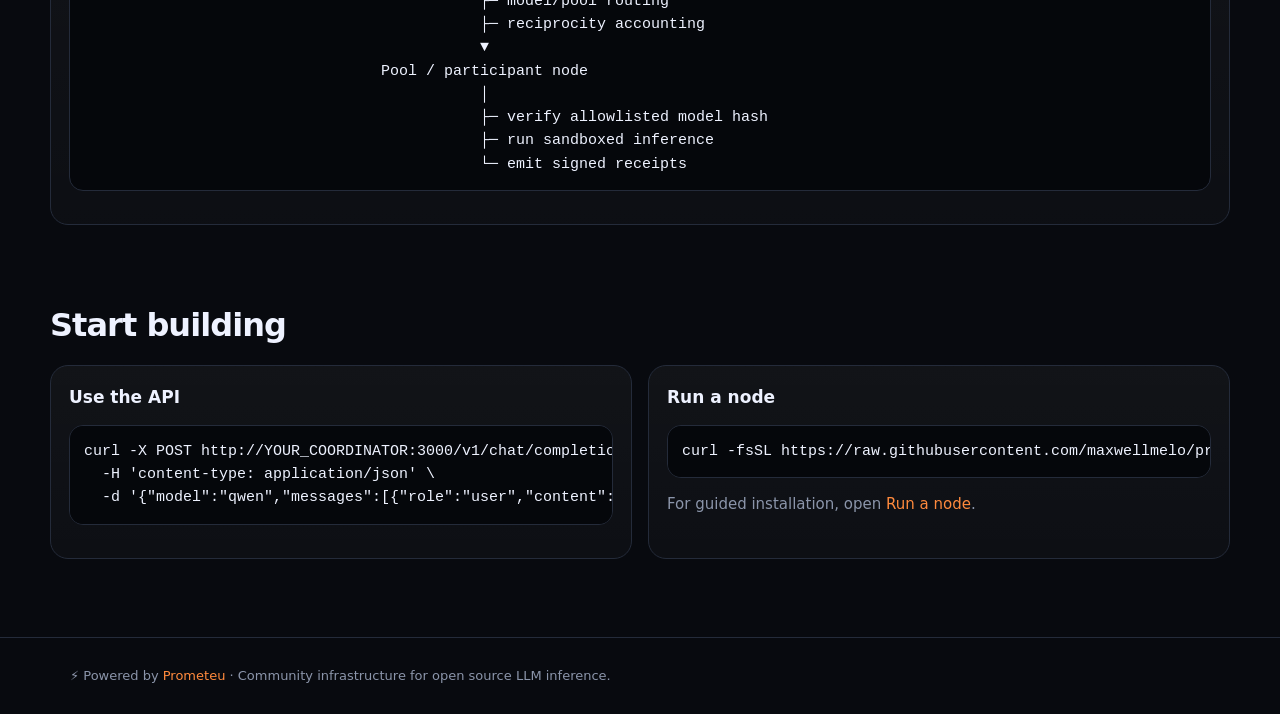
==== commit 8c0e6a21: "Add Q8-first model strategy and capacity planner" ====
--- a/web/index.html
+++ b/web/index.html
@@ -5,7 +5,7 @@
 <section class="hero wrap">
   <div class="eyebrow">Open source LLM infrastructure</div>
   <h1>Shared inference capacity for communities.</h1>
-  <p class="lead">Prometeu turns ordinary machines into a distributed network for serving open source language models. Users can consume capacity, contributors can run nodes, and the network measures real work through signed receipts and reciprocity.</p>
+  <p class="lead">Prometeu turns ordinary machines into a distributed network for serving open source language models. It starts with Q8 bootstrap models for quality, then scales toward medium and large models as community capacity grows. Users can consume capacity, contributors can run nodes, and the network measures real work through signed receipts and reciprocity.</p>
   <div class="actions"><a class="btn primary" href="/dashboard.html">View network dashboard</a><a class="btn purple" href="/node.html">Run a node</a><a class="btn" href="/chat.html">Try chat</a><a class="btn" href="https://github.com/maxwellmelo/prometeu" target="_blank" rel="noopener">GitHub</a></div>
 </section>
 <section class="section wrap"><div class="grid cols4">
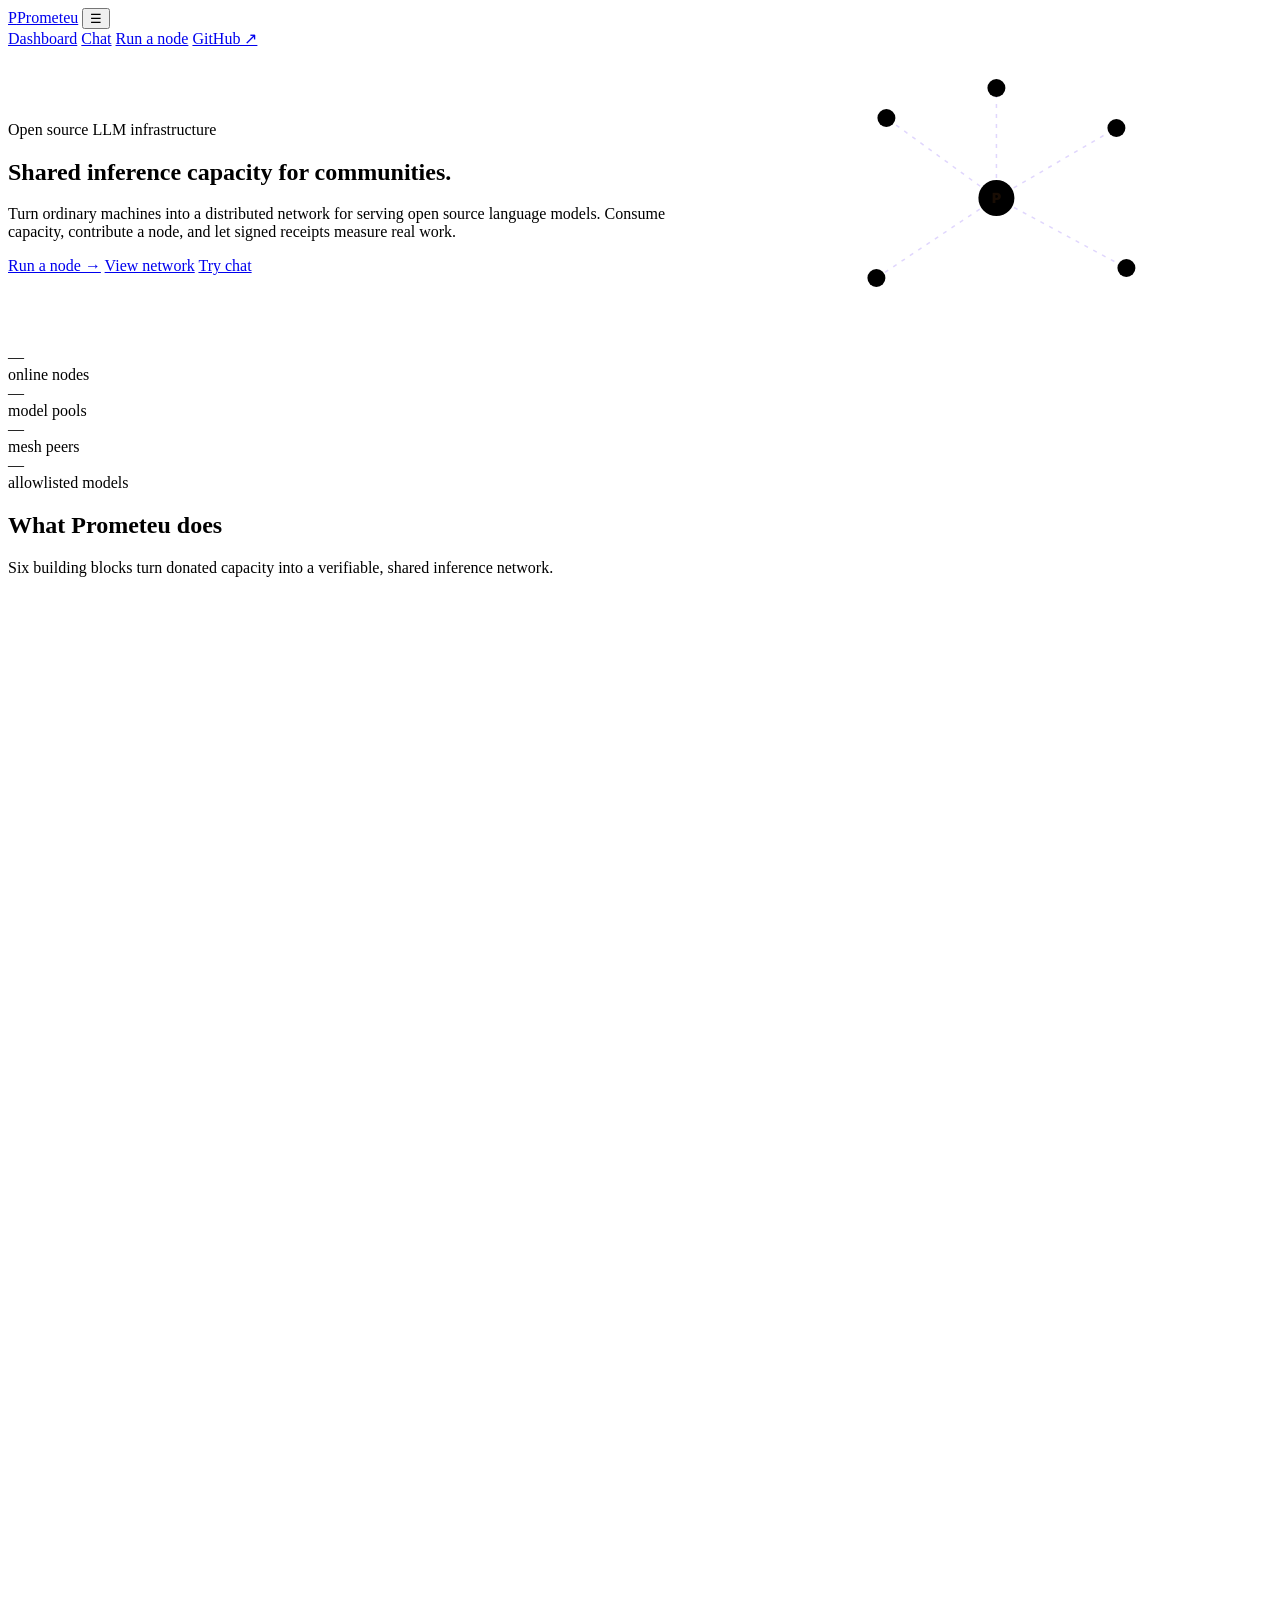
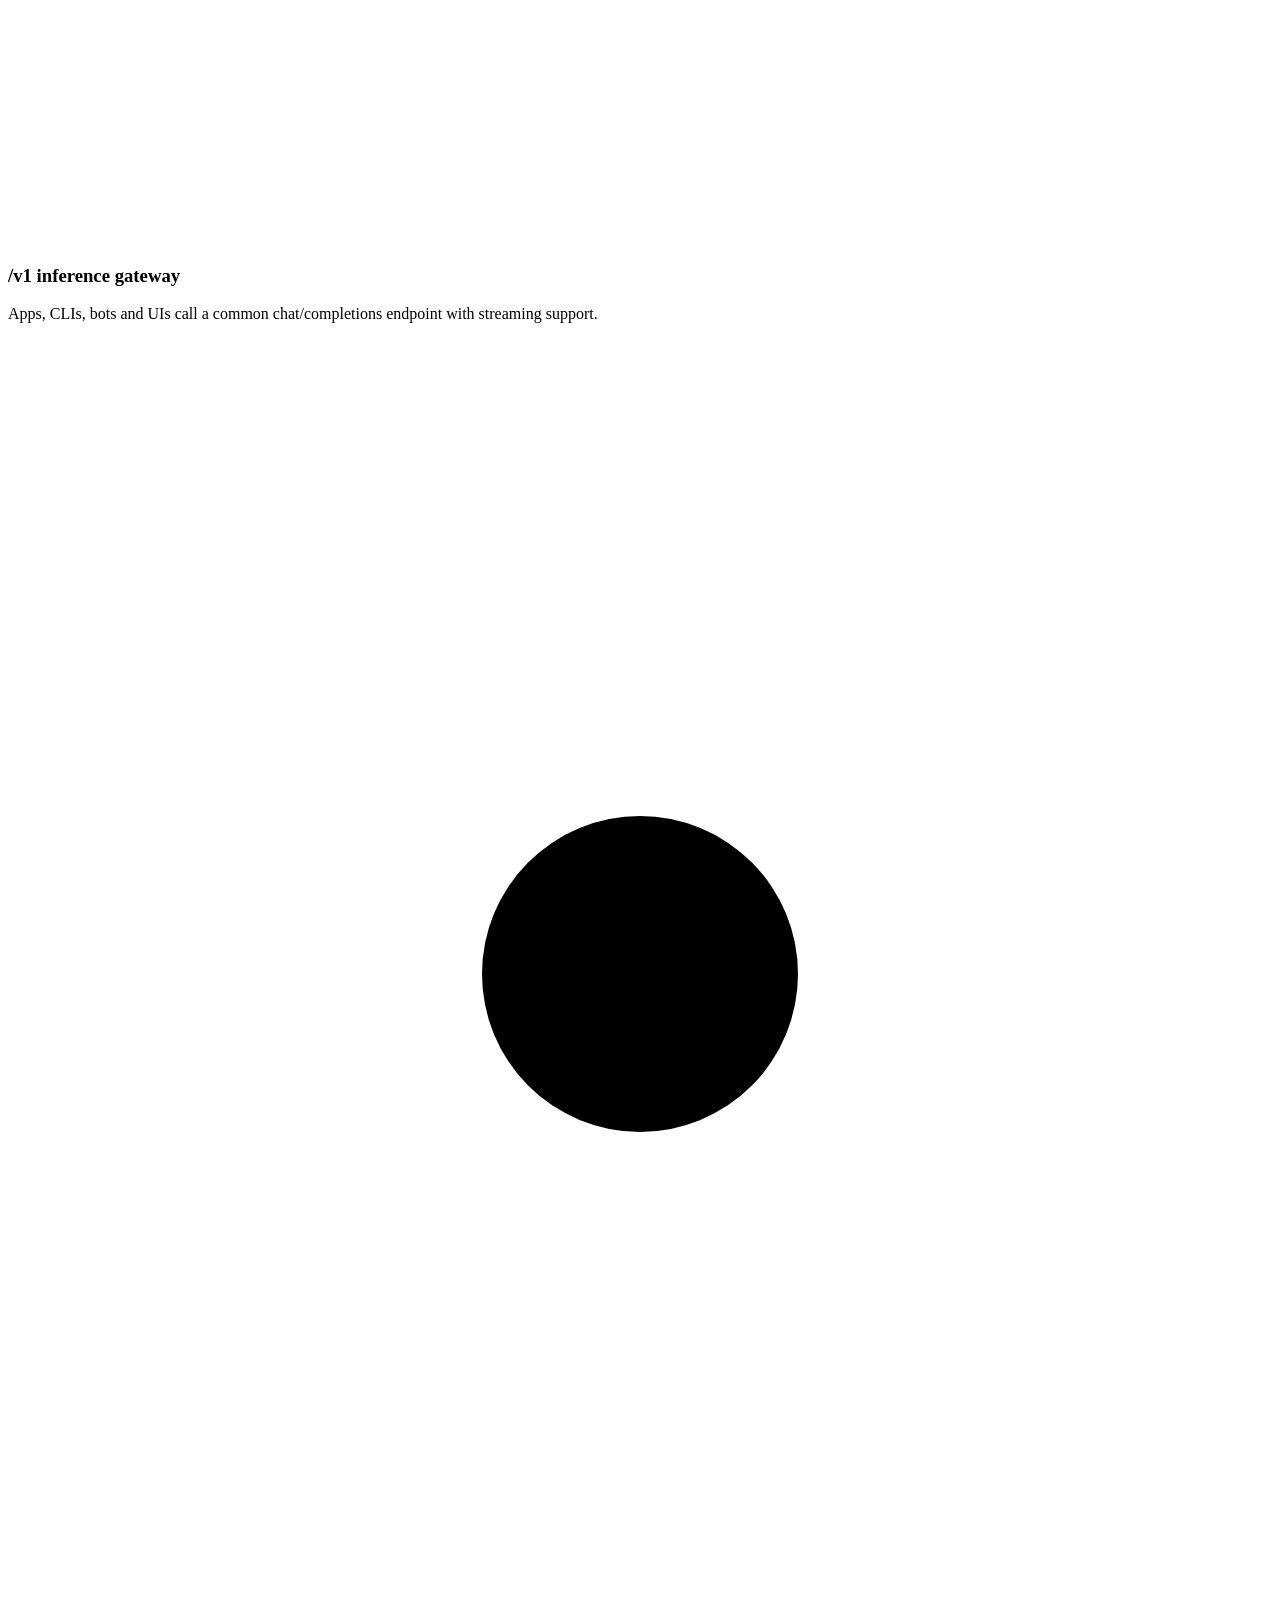
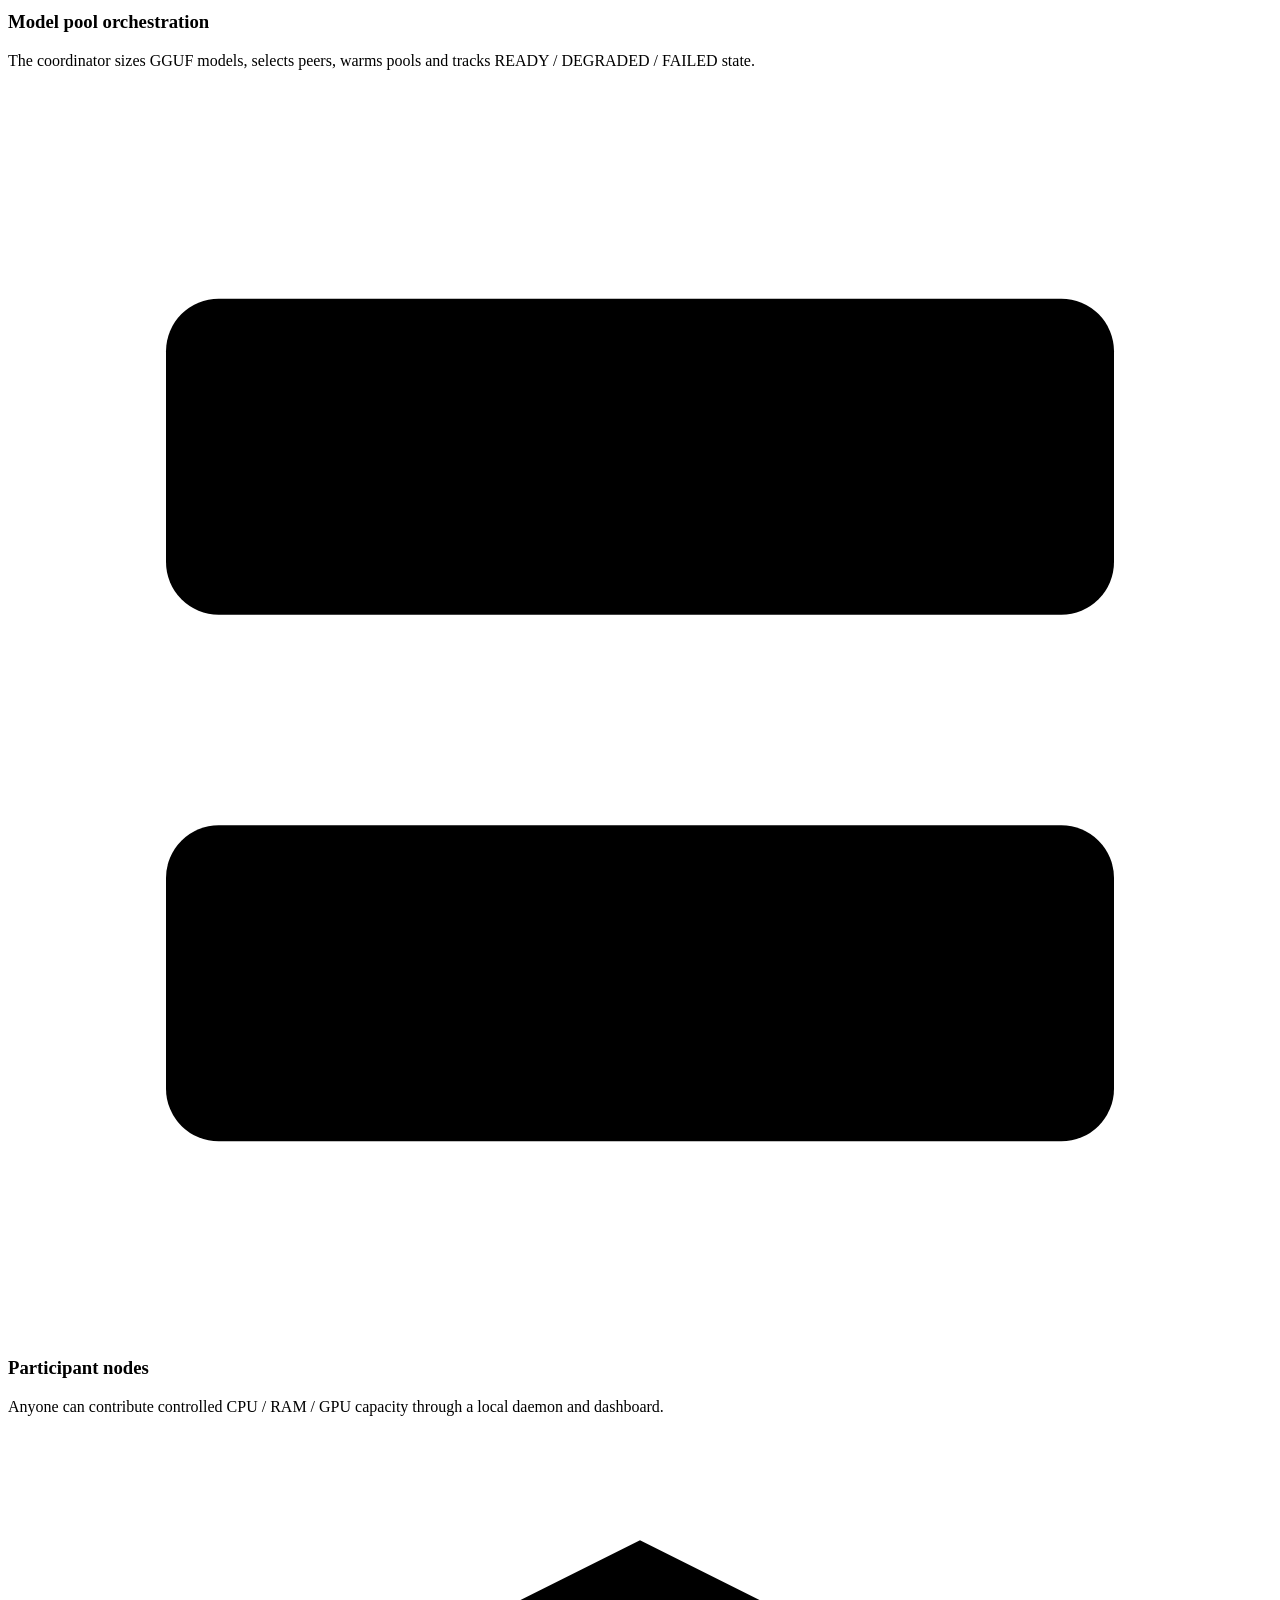
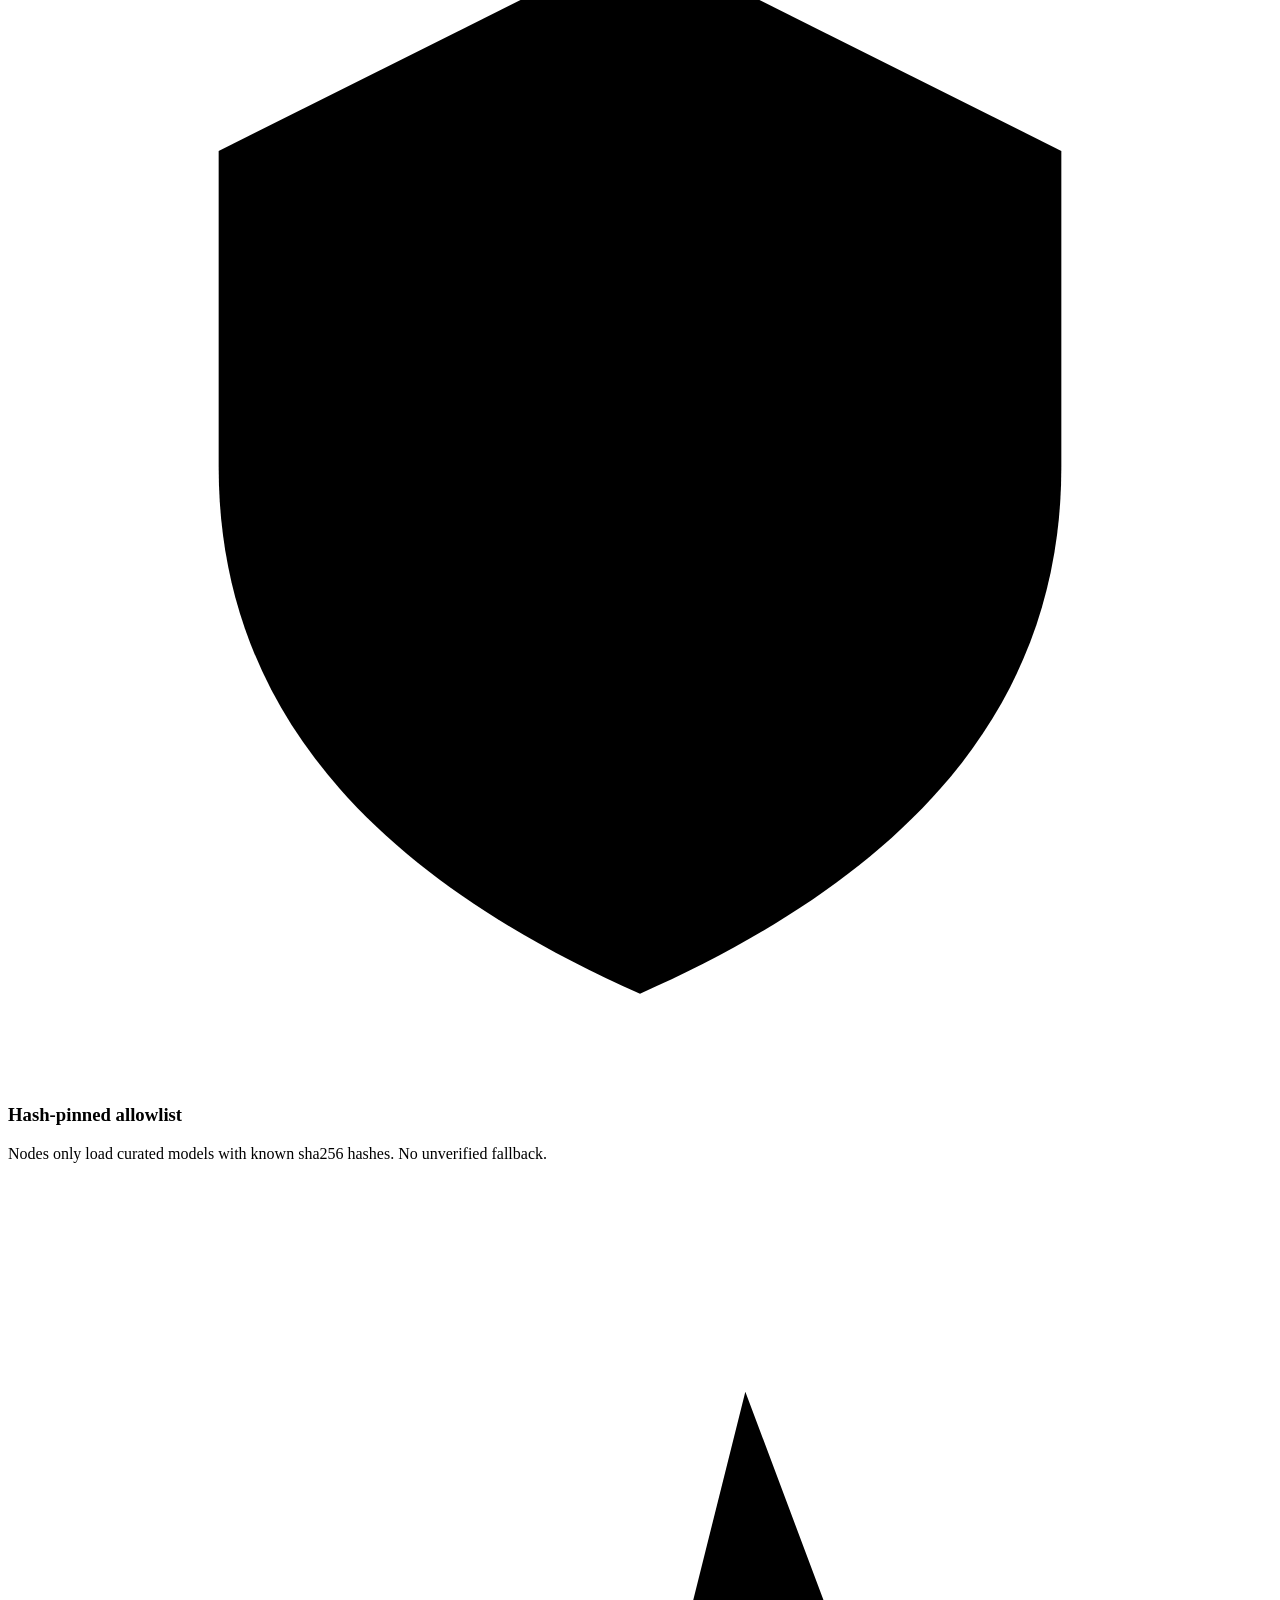
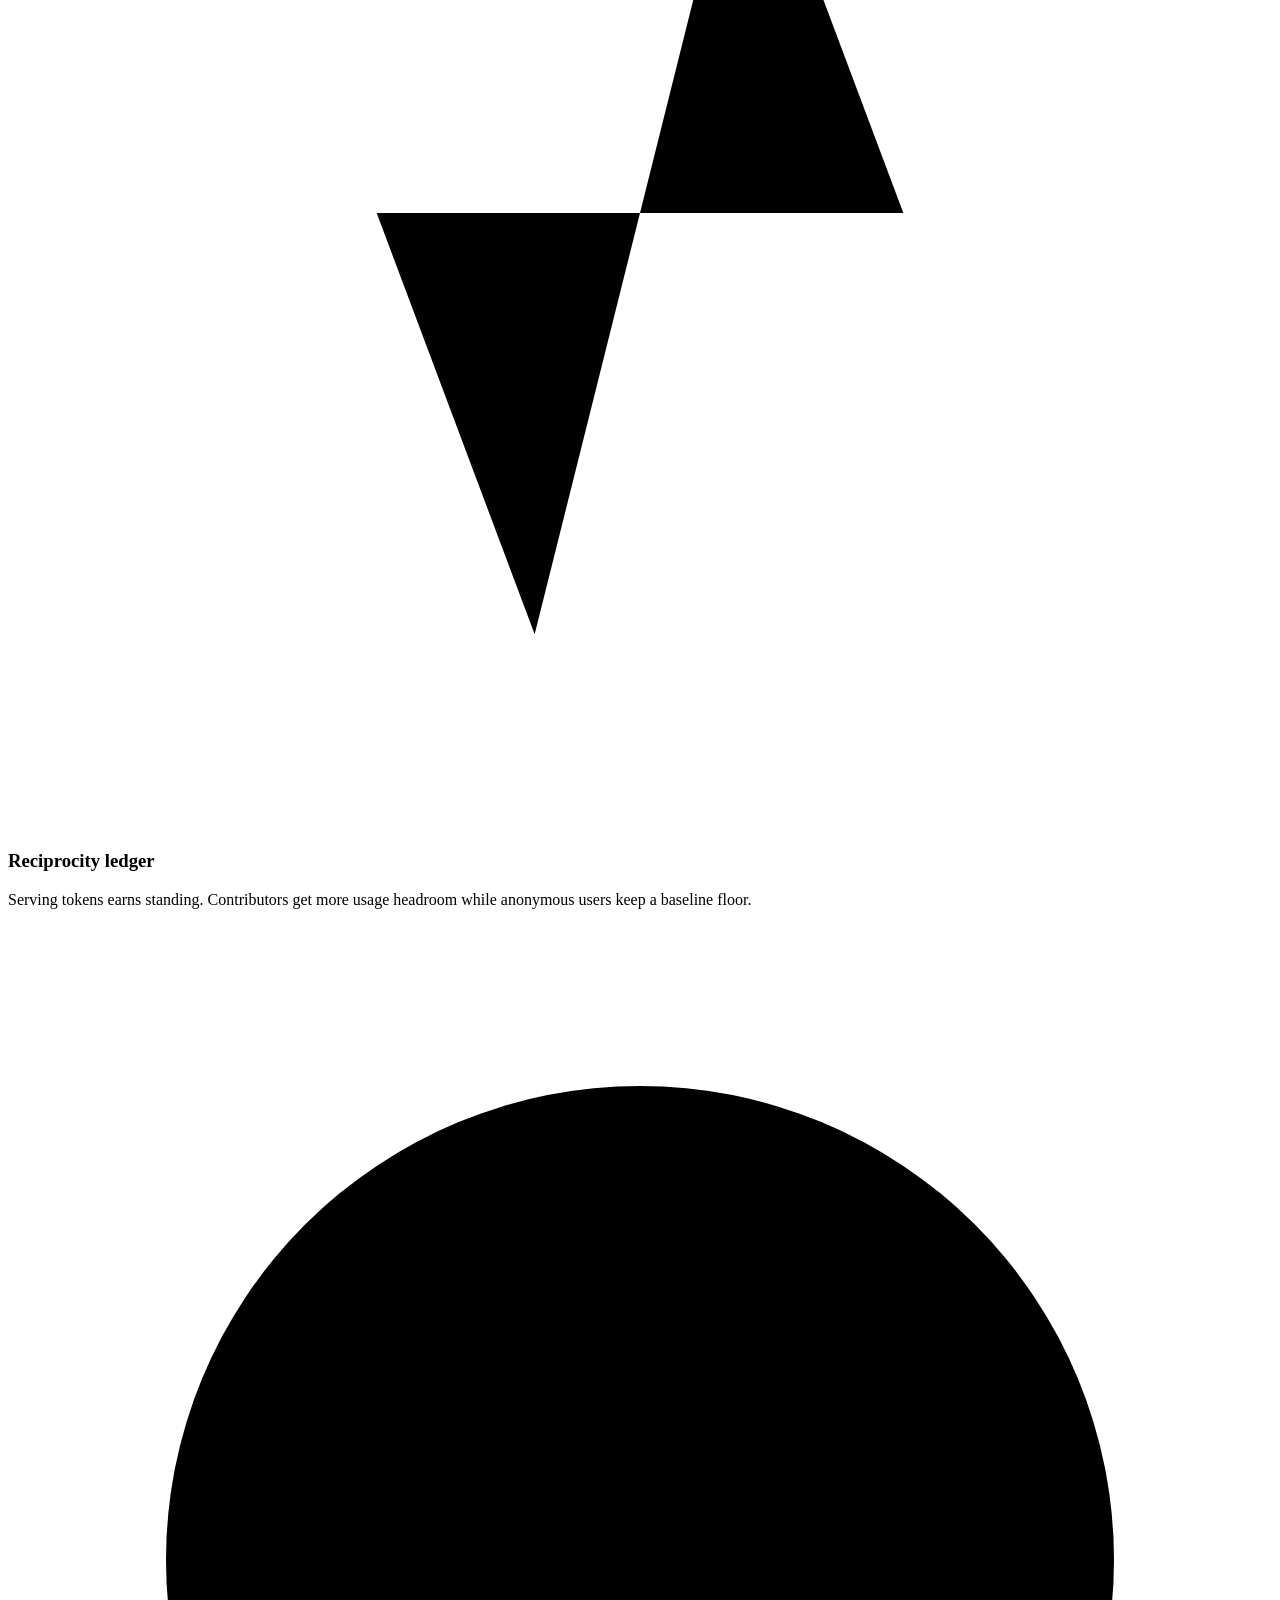
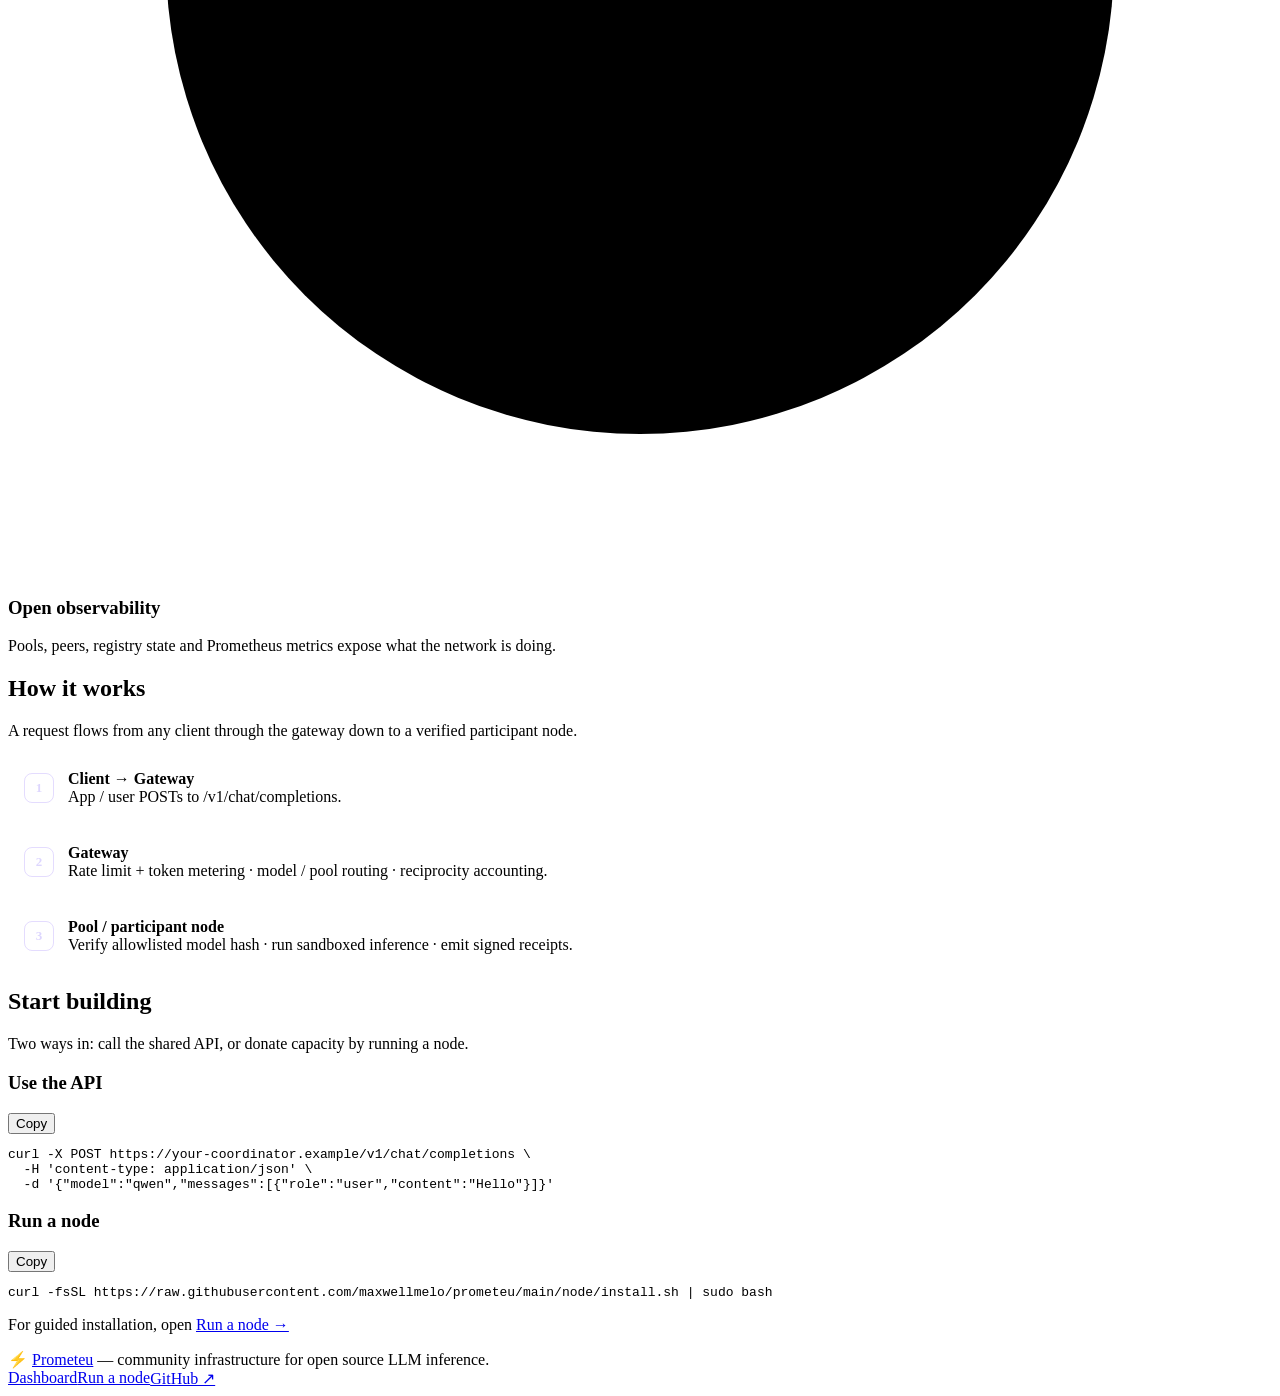
==== commit d395b1c4: "redesign(web): responsive UI/UX across all frontends - New shared design system web/prometeu.css (In" ====
--- a/web/index.html
+++ b/web/index.html
@@ -1,48 +1,152 @@
-<!doctype html><html lang="en"><head><meta charset="utf-8"><meta name="viewport" content="width=device-width,initial-scale=1"><title>Prometeu — Community LLM Inference</title><meta name="description" content="Community infrastructure for distributed inference of open source LLMs."><style>
-:root{--bg:#080a0f;--panel:#10141d;--panel2:#151a25;--line:#242b3a;--text:#eef2ff;--muted:#8b95aa;--accent:#ff8a3d;--purple:#a78bfa;--ok:#4ade80;--warn:#facc15;--bad:#ef4444;--blue:#60a5fa}*{box-sizing:border-box}body{margin:0;background:radial-gradient(circle at top left,rgba(167,139,250,.18),transparent 30%),radial-gradient(circle at top right,rgba(255,138,61,.16),transparent 28%),var(--bg);color:var(--text);font:15px/1.55 Inter,ui-sans-serif,system-ui,-apple-system,BlinkMacSystemFont,"Segoe UI",sans-serif}a{color:var(--accent);text-decoration:none}a:hover{text-decoration:underline}.wrap{max-width:1180px;margin:0 auto;padding:0 20px}.nav{position:sticky;top:0;z-index:10;background:rgba(8,10,15,.82);backdrop-filter:blur(14px);border-bottom:1px solid var(--line)}.navin{display:flex;align-items:center;justify-content:space-between;gap:18px;padding:14px 20px}.brand{display:flex;align-items:center;gap:10px;font-weight:800}.logo{width:34px;height:34px;border-radius:10px;background:linear-gradient(135deg,var(--accent),#ff5e3a);display:grid;place-items:center;color:#190d04}.links{display:flex;gap:14px;align-items:center;flex-wrap:wrap;font-size:13px}.btn{display:inline-flex;align-items:center;justify-content:center;gap:8px;border:1px solid var(--line);border-radius:999px;padding:10px 16px;background:var(--panel);color:var(--text);font-weight:700}.btn.primary{background:linear-gradient(135deg,var(--accent),#ff5e3a);border-color:transparent;color:#190d04}.btn.purple{background:rgba(167,139,250,.14);border-color:rgba(167,139,250,.35);color:#ddd6fe}.hero{padding:76px 0 44px}.eyebrow{color:var(--purple);font-weight:800;letter-spacing:.12em;text-transform:uppercase;font-size:12px}.hero h1{font-size:clamp(40px,7vw,76px);line-height:.95;margin:14px 0 18px;letter-spacing:-.06em;max-width:940px}.lead{font-size:clamp(18px,2vw,22px);color:#c9d2e3;max-width:850px}.actions{display:flex;gap:12px;flex-wrap:wrap;margin-top:26px}.grid{display:grid;grid-template-columns:repeat(12,1fr);gap:16px}.card{background:linear-gradient(180deg,rgba(255,255,255,.04),rgba(255,255,255,.02));border:1px solid var(--line);border-radius:18px;padding:18px}.card h3{margin:0 0 8px;font-size:17px}.muted{color:var(--muted)}.section{padding:38px 0}.section h2{font-size:32px;letter-spacing:-.03em;margin:0 0 14px}.stat{font-size:34px;font-weight:900;letter-spacing:-.04em}.pill{display:inline-flex;border:1px solid var(--line);border-radius:999px;padding:5px 10px;color:var(--muted);font-size:12px;background:rgba(255,255,255,.03)}code,pre{font-family:ui-monospace,SFMono-Regular,Menlo,Consolas,monospace}pre{overflow:auto;background:#05070b;border:1px solid var(--line);border-radius:14px;padding:14px}.cols3>.card{grid-column:span 4}.cols4>.card{grid-column:span 3}.cols2>.card{grid-column:span 6}.footer{border-top:1px solid var(--line);padding:28px 0;color:var(--muted);font-size:13px;margin-top:40px}.status-dot{width:9px;height:9px;border-radius:50%;display:inline-block;background:var(--muted);box-shadow:0 0 0 transparent}.ok{color:var(--ok)}.warn{color:var(--warn)}.bad{color:var(--bad)}.status-dot.ok{background:var(--ok);box-shadow:0 0 12px var(--ok)}.status-dot.warn{background:var(--warn)}.status-dot.bad{background:var(--bad)}table{width:100%;border-collapse:collapse;font-size:13px}td,th{border-bottom:1px solid var(--line);padding:10px;text-align:left}th{color:var(--muted);font-weight:700}@media(max-width:760px){.links{display:none}.cols3>.card,.cols4>.card,.cols2>.card{grid-column:1/-1}.hero{padding-top:46px}.hero h1{font-size:42px}}
-</style></head><body><div class="nav"><div class="navin wrap"><a class="brand" href="/"><span class="logo">P</span><span>Prometeu</span></a><div class="links"><a href="/dashboard.html">Dashboard</a><a href="/chat.html">Chat</a><a href="/node.html">Run a node</a><a href="https://github.com/maxwellmelo/prometeu" target="_blank" rel="noopener">GitHub</a></div></div></div>
+<!doctype html>
+<html lang="en">
+<head>
+<meta charset="utf-8">
+<meta name="viewport" content="width=device-width,initial-scale=1">
+<title>Prometeu — Community LLM Inference</title>
+<meta name="description" content="Community infrastructure for distributed inference of open source LLMs. Contribute capacity, run a node, call a shared /v1 inference gateway.">
+<meta property="og:title" content="Prometeu — Shared inference capacity for communities">
+<meta property="og:description" content="Open source distributed infrastructure for serving open LLMs.">
+<link rel="preconnect" href="https://fonts.googleapis.com">
+<link rel="preconnect" href="https://fonts.gstatic.com" crossorigin>
+<link href="https://fonts.googleapis.com/css2?family=Inter:wght@400;600;700;800;900&family=JetBrains+Mono:wght@400;600&display=swap" rel="stylesheet">
+<link rel="stylesheet" href="/prometeu.css">
+<style>
+.hero-wrap{position:relative;overflow:hidden}
+.hero-grid{display:grid;grid-template-columns:1.1fr .9fr;gap:40px;align-items:center}
+.netviz{position:relative;height:300px;border:1px solid var(--line);border-radius:var(--r-xl);background:linear-gradient(180deg,var(--panel),var(--bg-soft));overflow:hidden}
+.netviz svg{width:100%;height:100%}
+.node-c{fill:var(--accent)}.node-w{fill:var(--purple)}
+.edge{stroke:rgba(167,139,250,.35);stroke-width:1.5}
+.pulse{animation:pulse 2.4s ease-in-out infinite}
+@keyframes pulse{0%,100%{opacity:.4}50%{opacity:1}}
+.flow{stroke-dasharray:4 6;animation:flow 1.6s linear infinite}
+@keyframes flow{to{stroke-dashoffset:-20}}
+.diagram{display:grid;gap:10px}
+.dstep{display:flex;align-items:center;gap:14px;padding:14px 16px;border:1px solid var(--line);border-radius:var(--r);background:var(--panel)}
+.dnum{width:28px;height:28px;border-radius:8px;background:var(--purple-soft);border:1px solid rgba(167,139,250,.3);color:#ddd6fe;display:grid;place-items:center;font-weight:800;font-size:13px;flex:0 0 auto}
+@media (max-width:760px){.hero-grid{grid-template-columns:1fr}.netviz{height:230px;order:-1}}
+</style>
+</head>
+<body>
+<nav class="nav"><div class="navin wrap">
+  <a class="brand" href="/"><span class="logo">P</span><span>Prometeu</span></a>
+  <button class="navtoggle" aria-label="Menu" onclick="document.getElementById('nav-links').classList.toggle('open')">☰</button>
+  <div class="links" id="nav-links">
+    <a href="/dashboard.html">Dashboard</a>
+    <a href="/chat.html">Chat</a>
+    <a href="/node.html">Run a node</a>
+    <a class="btn sm" href="https://github.com/maxwellmelo/prometeu" target="_blank" rel="noopener">GitHub ↗</a>
+  </div>
+</div></nav>
+
 <main>
-<section class="hero wrap">
-  <div class="eyebrow">Open source LLM infrastructure</div>
-  <h1>Shared inference capacity for communities.</h1>
-  <p class="lead">Prometeu turns ordinary machines into a distributed network for serving open source language models. It starts with Q8 bootstrap models for quality, then scales toward medium and large models as community capacity grows. Users can consume capacity, contributors can run nodes, and the network measures real work through signed receipts and reciprocity.</p>
-  <div class="actions"><a class="btn primary" href="/dashboard.html">View network dashboard</a><a class="btn purple" href="/node.html">Run a node</a><a class="btn" href="/chat.html">Try chat</a><a class="btn" href="https://github.com/maxwellmelo/prometeu" target="_blank" rel="noopener">GitHub</a></div>
-</section>
-<section class="section wrap"><div class="grid cols4">
-  <div class="card"><div class="stat" id="statNodes">—</div><div class="muted">online nodes</div></div>
-  <div class="card"><div class="stat" id="statPools">—</div><div class="muted">model pools</div></div>
-  <div class="card"><div class="stat" id="statPeers">—</div><div class="muted">mesh peers</div></div>
-  <div class="card"><div class="stat" id="statModels">—</div><div class="muted">allowlisted models</div></div>
+<section class="hero hero-wrap"><div class="wrap"><div class="hero-grid">
+  <div>
+    <div class="eyebrow">Open source LLM infrastructure</div>
+    <h1>Shared inference capacity for communities.</h1>
+    <p class="lead">Turn ordinary machines into a distributed network for serving open source language models. Consume capacity, contribute a node, and let signed receipts measure real work.</p>
+    <div class="actions">
+      <a class="btn primary" href="/node.html">Run a node →</a>
+      <a class="btn purple" href="/dashboard.html">View network</a>
+      <a class="btn ghost" href="/chat.html">Try chat</a>
+    </div>
+  </div>
+  <div class="netviz" aria-hidden="true">
+    <svg viewBox="0 0 400 300" preserveAspectRatio="xMidYMid meet">
+      <line class="edge flow" x1="200" y1="150" x2="90" y2="70"/>
+      <line class="edge flow" x1="200" y1="150" x2="320" y2="80"/>
+      <line class="edge flow" x1="200" y1="150" x2="80" y2="230"/>
+      <line class="edge flow" x1="200" y1="150" x2="330" y2="220"/>
+      <line class="edge flow" x1="200" y1="150" x2="200" y2="40"/>
+      <circle class="node-w pulse" cx="90" cy="70" r="9"/>
+      <circle class="node-w pulse" cx="320" cy="80" r="9"/>
+      <circle class="node-w pulse" cx="80" cy="230" r="9"/>
+      <circle class="node-w pulse" cx="330" cy="220" r="9"/>
+      <circle class="node-w pulse" cx="200" cy="40" r="9"/>
+      <circle class="node-c" cx="200" cy="150" r="18"/>
+      <text x="200" y="155" text-anchor="middle" fill="#190d04" font-size="14" font-weight="900" font-family="Inter">P</text>
+    </svg>
+  </div>
+</div></div></section>
+
+<section class="section"><div class="wrap">
+  <div class="grid cols4" id="stats">
+    <div class="card stat-card"><div class="stat" id="statNodes">—</div><div class="lbl">online nodes</div></div>
+    <div class="card stat-card"><div class="stat" id="statPools">—</div><div class="lbl">model pools</div></div>
+    <div class="card stat-card"><div class="stat" id="statPeers">—</div><div class="lbl">mesh peers</div></div>
+    <div class="card stat-card"><div class="stat" id="statModels">—</div><div class="lbl">allowlisted models</div></div>
+  </div>
 </div></section>
-<section class="section wrap"><h2>What Prometeu does</h2><div class="grid cols3">
-  <div class="card"><h3>/v1 inference gateway</h3><p class="muted">Apps, CLIs, bots and UIs call a common chat/completions endpoint with streaming support.</p></div>
-  <div class="card"><h3>Model pool orchestration</h3><p class="muted">The coordinator sizes GGUF models, selects peers, warms pools and tracks READY/DEGRADED/FAILED state.</p></div>
-  <div class="card"><h3>Participant nodes</h3><p class="muted">Anyone can contribute controlled CPU/RAM/GPU capacity through a local daemon and dashboard.</p></div>
-  <div class="card"><h3>Hash-pinned allowlist</h3><p class="muted">Nodes only load curated models with known sha256 hashes. No unverified fallback.</p></div>
-  <div class="card"><h3>Reciprocity ledger</h3><p class="muted">Serving tokens earns standing. Contributors receive more usage headroom while anonymous users keep a baseline floor.</p></div>
-  <div class="card"><h3>Open observability</h3><p class="muted">Pools, peers, registry state and Prometheus metrics expose what the network is doing.</p></div>
+
+<section class="section"><div class="wrap">
+  <h2>What Prometeu does</h2>
+  <p class="sub">Six building blocks turn donated capacity into a verifiable, shared inference network.</p>
+  <div class="grid cols3">
+    <div class="card hover"><h3><span class="ico"><svg viewBox="0 0 24 24"><path d="M4 7h16M4 12h16M4 17h10"/></svg></span>/v1 inference gateway</h3><p class="muted">Apps, CLIs, bots and UIs call a common chat/completions endpoint with streaming support.</p></div>
+    <div class="card hover"><h3><span class="ico"><svg viewBox="0 0 24 24"><circle cx="12" cy="12" r="3"/><path d="M12 3v3M12 18v3M3 12h3M18 12h3M5.6 5.6l2.1 2.1M16.3 16.3l2.1 2.1M18.4 5.6l-2.1 2.1M7.7 16.3l-2.1 2.1"/></svg></span>Model pool orchestration</h3><p class="muted">The coordinator sizes GGUF models, selects peers, warms pools and tracks READY / DEGRADED / FAILED state.</p></div>
+    <div class="card hover"><h3><span class="ico"><svg viewBox="0 0 24 24"><rect x="3" y="4" width="18" height="6" rx="1"/><rect x="3" y="14" width="18" height="6" rx="1"/><path d="M7 7h.01M7 17h.01"/></svg></span>Participant nodes</h3><p class="muted">Anyone can contribute controlled CPU / RAM / GPU capacity through a local daemon and dashboard.</p></div>
+    <div class="card hover"><h3><span class="ico"><svg viewBox="0 0 24 24"><path d="M12 2l8 4v6c0 5-3.5 8-8 10-4.5-2-8-5-8-10V6z"/><path d="M9 12l2 2 4-4"/></svg></span>Hash-pinned allowlist</h3><p class="muted">Nodes only load curated models with known sha256 hashes. No unverified fallback.</p></div>
+    <div class="card hover"><h3><span class="ico"><svg viewBox="0 0 24 24"><path d="M3 12h4l3 8 4-16 3 8h4"/></svg></span>Reciprocity ledger</h3><p class="muted">Serving tokens earns standing. Contributors get more usage headroom while anonymous users keep a baseline floor.</p></div>
+    <div class="card hover"><h3><span class="ico"><svg viewBox="0 0 24 24"><circle cx="12" cy="12" r="9"/><path d="M12 7v5l3 2"/></svg></span>Open observability</h3><p class="muted">Pools, peers, registry state and Prometheus metrics expose what the network is doing.</p></div>
+  </div>
 </div></section>
-<section class="section wrap"><h2>How it works</h2><div class="card"><pre>App/User ──POST /v1/chat/completions──▶ Gateway
-                                            │
-                                            ├─ rate limit + token metering
-                                            ├─ model/pool routing
-                                            ├─ reciprocity accounting
-                                            ▼
-                                 Pool / participant node
-                                            │
-                                            ├─ verify allowlisted model hash
-                                            ├─ run sandboxed inference
-                                            └─ emit signed receipts</pre></div></section>
-<section class="section wrap"><h2>Start building</h2><div class="grid cols2"><div class="card"><h3>Use the API</h3><pre>curl -X POST http://YOUR_COORDINATOR:3000/v1/chat/completions \
+
+<section class="section"><div class="wrap">
+  <h2>How it works</h2>
+  <p class="sub">A request flows from any client through the gateway down to a verified participant node.</p>
+  <div class="diagram">
+    <div class="dstep"><span class="dnum">1</span><div><strong>Client → Gateway</strong><div class="muted">App / user POSTs to <span class="mono">/v1/chat/completions</span>.</div></div></div>
+    <div class="dstep"><span class="dnum">2</span><div><strong>Gateway</strong><div class="muted">Rate limit + token metering · model / pool routing · reciprocity accounting.</div></div></div>
+    <div class="dstep"><span class="dnum">3</span><div><strong>Pool / participant node</strong><div class="muted">Verify allowlisted model hash · run sandboxed inference · emit signed receipts.</div></div></div>
+  </div>
+</div></section>
+
+<section class="section"><div class="wrap">
+  <h2>Start building</h2>
+  <p class="sub">Two ways in: call the shared API, or donate capacity by running a node.</p>
+  <div class="grid cols2">
+    <div class="card"><h3 class="mt0">Use the API</h3>
+      <div class="code mt16"><button class="copy" data-copy>Copy</button><pre>curl -X POST https://your-coordinator.example/v1/chat/completions \
   -H 'content-type: application/json' \
-  -d '{"model":"qwen","messages":[{"role":"user","content":"Hello"}]}'</pre></div><div class="card"><h3>Run a node</h3><pre>curl -fsSL https://raw.githubusercontent.com/maxwellmelo/prometeu/main/node/install.sh | sudo bash</pre><p class="muted">For guided installation, open <a href="/node.html">Run a node</a>.</p></div></div></section>
-</main><footer class="footer"><div class="wrap">⚡ Powered by <a href="https://github.com/maxwellmelo/prometeu">Prometeu</a> · Community infrastructure for open source LLM inference.</div></footer><script>
+  -d '{"model":"qwen","messages":[{"role":"user","content":"Hello"}]}'</pre></div>
+    </div>
+    <div class="card"><h3 class="mt0">Run a node</h3>
+      <div class="code mt16"><button class="copy" data-copy>Copy</button><pre>curl -fsSL https://raw.githubusercontent.com/maxwellmelo/prometeu/main/node/install.sh | sudo bash</pre></div>
+      <p class="muted mt16">For guided installation, open <a href="/node.html">Run a node →</a></p>
+    </div>
+  </div>
+</div></section>
+</main>
+
+<footer class="footer"><div class="wrap">
+  <span>⚡ <a href="https://github.com/maxwellmelo/prometeu">Prometeu</a> — community infrastructure for open source LLM inference.</span>
+  <span class="links" style="position:static;display:flex;flex-direction:row;background:none;border:none;padding:0">
+    <a href="/dashboard.html">Dashboard</a><a href="/node.html">Run a node</a><a href="https://github.com/maxwellmelo/prometeu" target="_blank" rel="noopener">GitHub ↗</a>
+  </span>
+</div></footer>
+
+<script>
+/* copy buttons */
+document.querySelectorAll('[data-copy]').forEach(b=>{
+  b.addEventListener('click',()=>{
+    const pre=b.parentElement.querySelector('pre');
+    navigator.clipboard.writeText(pre.innerText).then(()=>{
+      b.textContent='Copied ✓';b.classList.add('ok');
+      setTimeout(()=>{b.textContent='Copy';b.classList.remove('ok')},1600);
+    });
+  });
+});
+/* live stats */
 async function j(url){try{const r=await fetch(url,{cache:'no-store'});return r.ok?await r.json():null}catch(e){return null}}
 async function refresh(){
- const [nodes,pools,peers,allow]=await Promise.all([j('/api/registry/nodes'),j('/api/pools'),j('/api/mesh/peers'),j('/api/catalog/allowlist')]);
- document.getElementById('statNodes').textContent=nodes?(nodes.online??(nodes.nodes||[]).filter(n=>n.online).length):'—';
- document.getElementById('statPools').textContent=pools?(pools.total??(pools.pools||[]).length):'—';
- document.getElementById('statPeers').textContent=peers?(peers.total??(peers.peers||[]).length):'—';
- document.getElementById('statModels').textContent=allow?(allow.total??(allow.models||allow.allowlist||[]).length):'—';
-}refresh();setInterval(refresh,10000);
-</script></body></html>+  const [nodes,pools,peers,allow]=await Promise.all([j('/api/registry/nodes'),j('/api/pools'),j('/api/mesh/peers'),j('/api/catalog/allowlist')]);
+  const set=(id,v)=>{const e=document.getElementById(id);if(e)e.textContent=(v===null||v===undefined)?'—':v};
+  set('statNodes',nodes?(nodes.online??(nodes.nodes||[]).filter(n=>n.online).length):null);
+  set('statPools',pools?(pools.total??(pools.pools||[]).length):null);
+  set('statPeers',peers?(peers.total??(peers.peers||[]).length):null);
+  set('statModels',allow?(allow.total??(allow.models||allow.allowlist||[]).length):null);
+}
+refresh();setInterval(refresh,10000);
+</script>
+</body></html>
